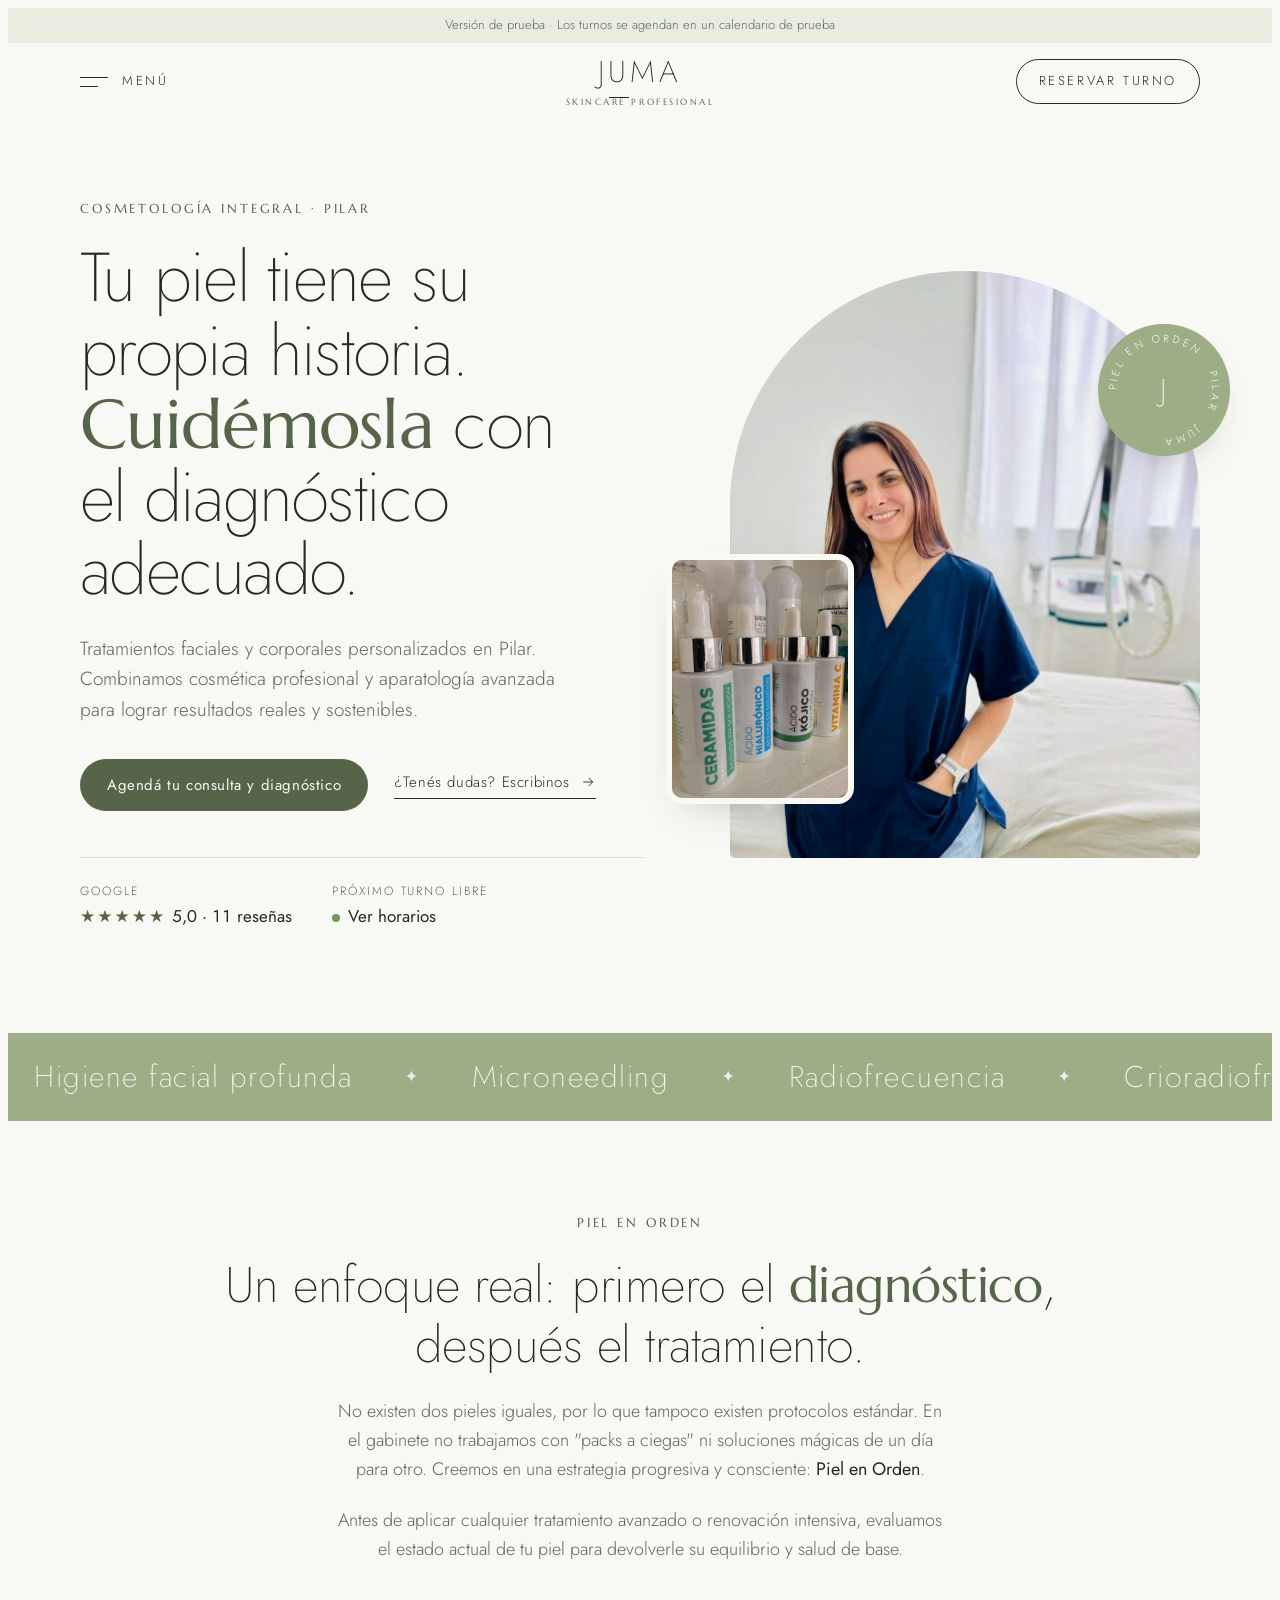
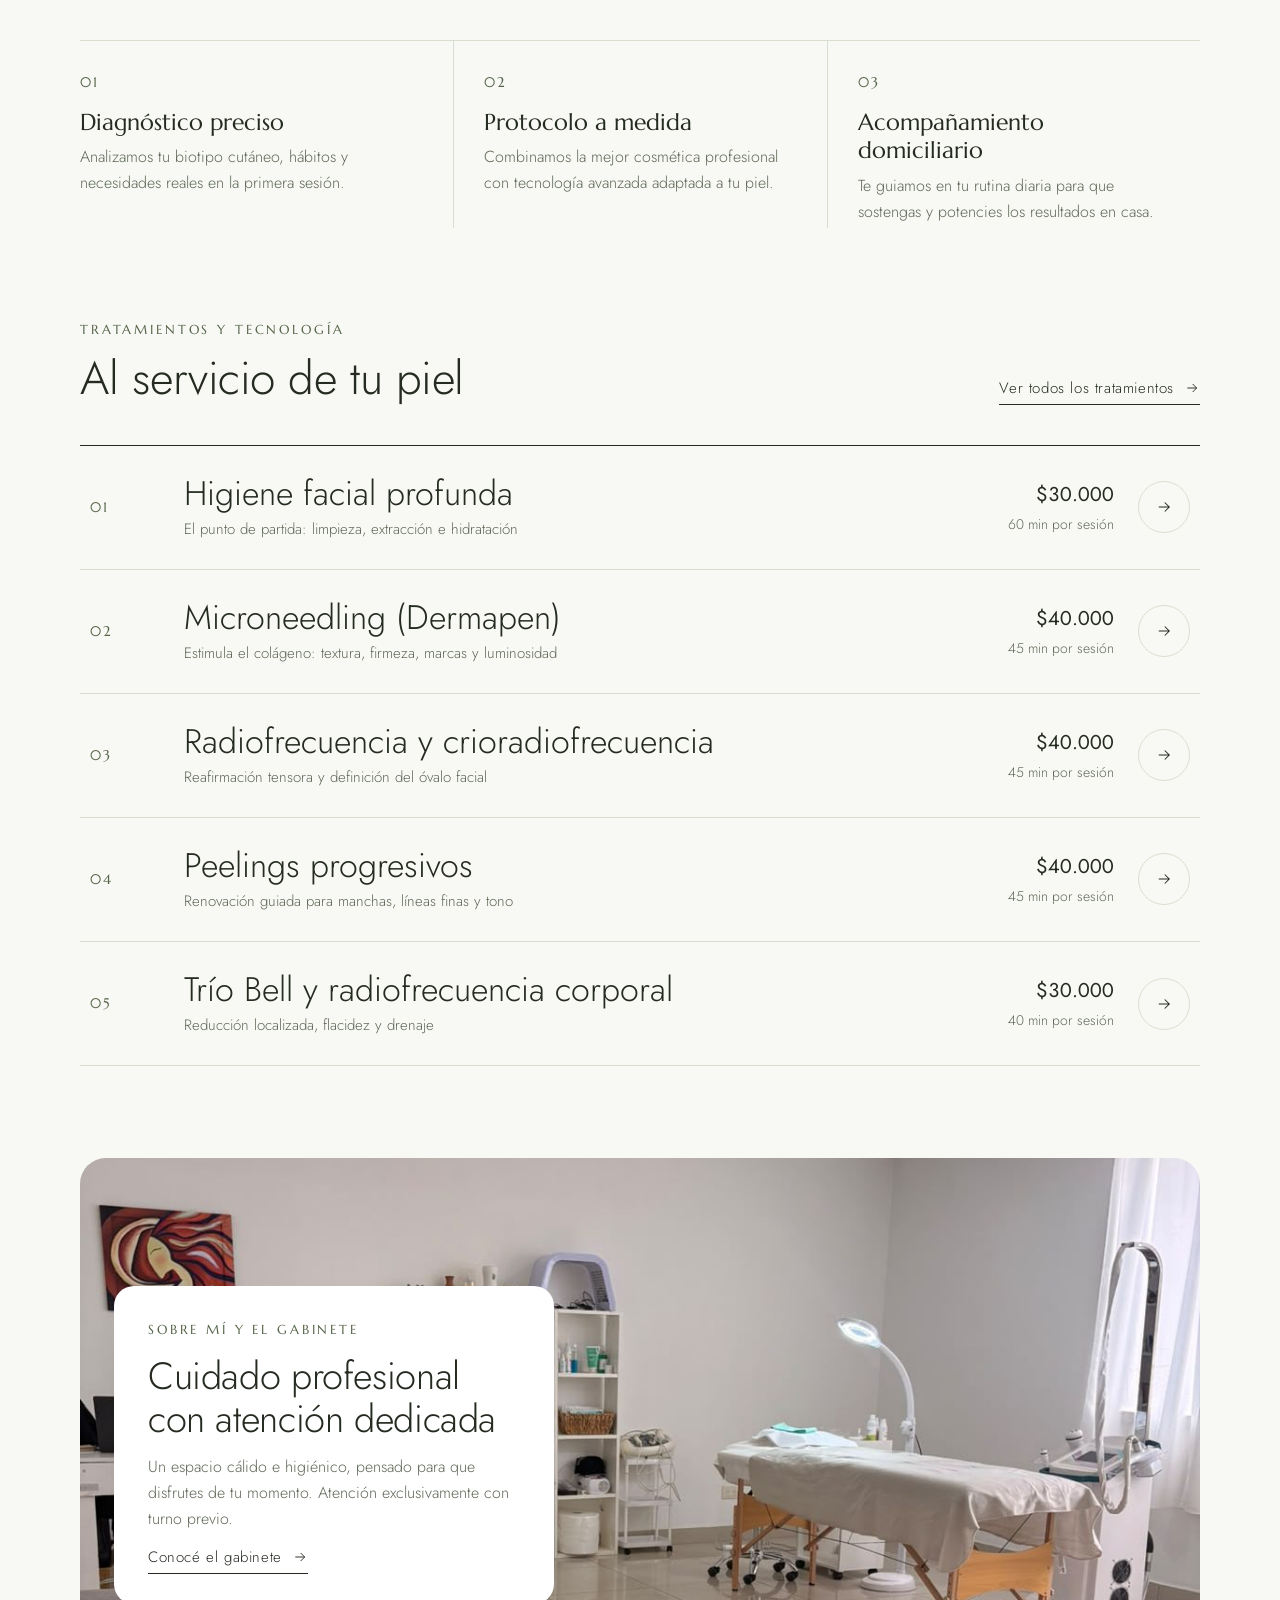
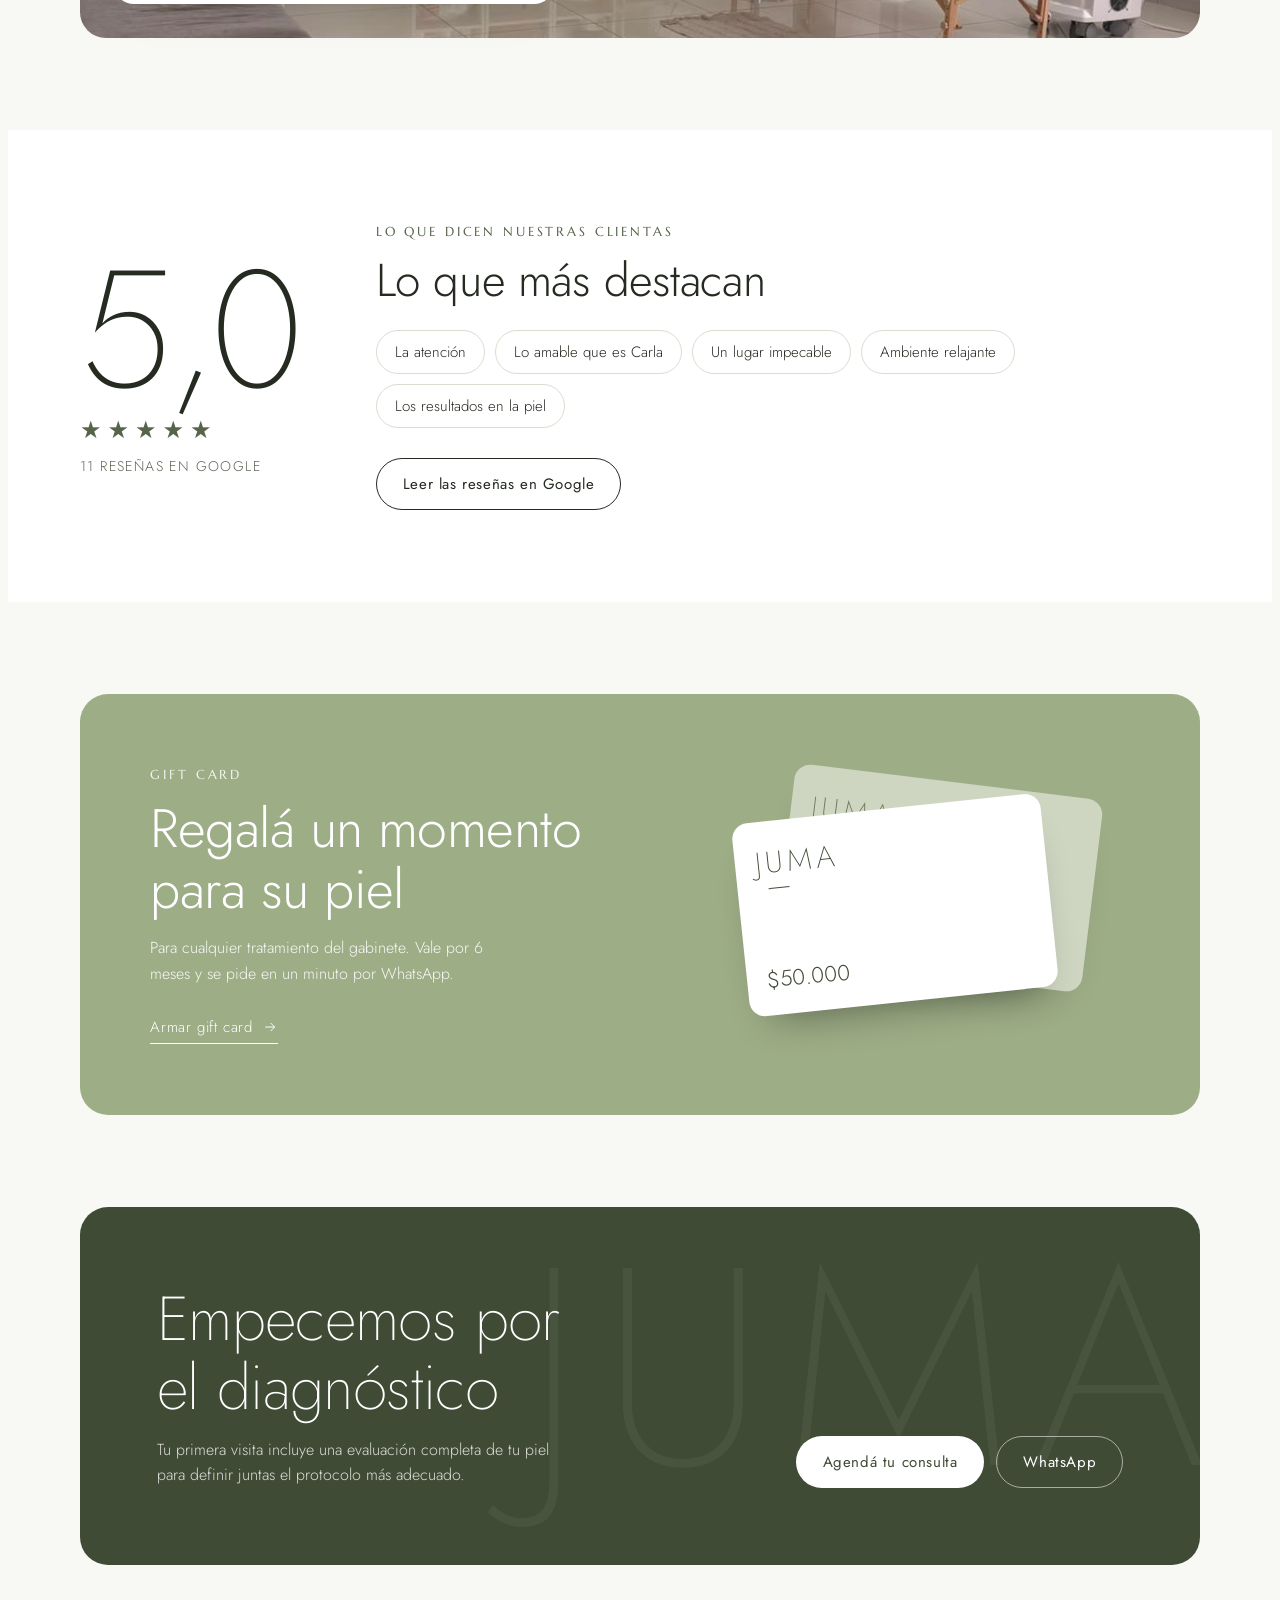
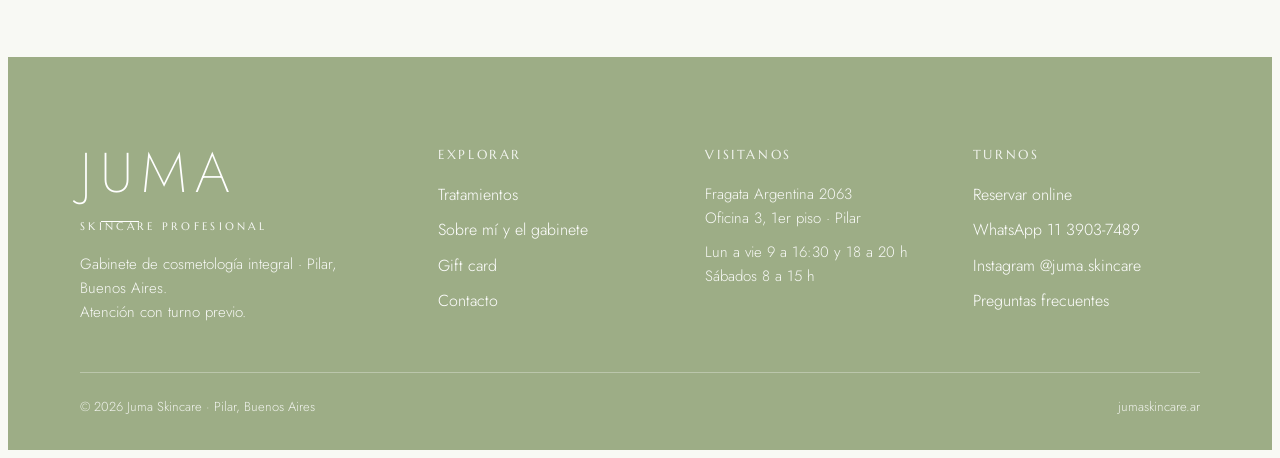
==== index.html @ 370f6a52 "Dominio jumaskincare.ar en el pie" ====
<!doctype html>
<html lang="es">
<head>
<meta charset="utf-8">
<meta name="viewport" content="width=device-width, initial-scale=1, viewport-fit=cover">
<title>Juma Skincare</title>
<meta name="description" content="Gabinete de cosmetología integral en Pilar. Tratamientos faciales y corporales personalizados, con diagnóstico. Reservá tu turno online.">
<link rel="preconnect" href="https://fonts.googleapis.com">
<link rel="preconnect" href="https://fonts.gstatic.com" crossorigin>
<link rel="stylesheet" href="https://fonts.googleapis.com/css2?family=Jost:wght@200;300;400;500&family=Marcellus&display=swap">
<link rel="stylesheet" href="assets/styles.css">
<script>document.documentElement.classList.add("js")</script>
<link rel="icon" href="favicon.svg" type="image/svg+xml">
</head>
<body>
<div class="demo-bar"><div class="wrap">Versión de prueba · Los turnos se agendan en un calendario de prueba</div></div>
<header class="top" id="top">
  <div class="wrap top-row">
    <button class="menu-toggle" id="menuBtn" aria-expanded="false" aria-controls="menuPanel">
      <span class="burger" aria-hidden="true"><i></i><i></i></span><span class="menu-label">Menú</span>
    </button>
    <a class="brand" href="index.html" aria-label="Juma Skincare, inicio">
      <span class="brand-word">J<span class="u">U</span>MA</span>
      <span class="brand-sub">SKINCARE PROFESIONAL</span>
    </a>
    <a class="top-book" href="reservar.html">Reservar<span class="hide-s"> turno</span></a>
  </div>
</header>
<div class="menu-panel" id="menuPanel" role="dialog" aria-modal="true" aria-label="Menú" hidden>
  <div class="wrap top-row">
    <button class="menu-toggle" id="menuClose"><span class="burger is-x" aria-hidden="true"><i></i><i></i></span><span class="menu-label">Cerrar</span></button>
    <a class="brand" href="index.html" aria-label="Juma Skincare, inicio"><span class="brand-word">J<span class="u">U</span>MA</span><span class="brand-sub">SKINCARE PROFESIONAL</span></a>
    <a class="top-book" href="reservar.html">Reservar<span class="hide-s"> turno</span></a>
  </div>
  <div class="wrap menu-body">
    <nav aria-label="Secciones"><ul class="menu-list">
        <li style="--i:1"><a href="index.html" aria-current="page"><span class="mn">01</span><span class="mt">Inicio</span></a></li>
        <li style="--i:2"><a href="tratamientos.html"><span class="mn">02</span><span class="mt">Tratamientos</span></a></li>
        <li style="--i:3"><a href="estudio.html"><span class="mn">03</span><span class="mt">Sobre mí</span></a></li>
        <li style="--i:4"><a href="giftcard.html"><span class="mn">04</span><span class="mt">Gift card</span></a></li>
        <li style="--i:5"><a href="contacto.html"><span class="mn">05</span><span class="mt">Contacto</span></a></li>
    </ul></nav>
    <div class="menu-aside">
      <div><div class="eyebrow">Visitanos</div><p>Fragata Argentina 2063<br>Oficina 3, 1er piso · Pilar</p></div>
      <div><div class="eyebrow">Horarios</div><p>Lun a vie 9 a 16:30 y 18 a 20 h<br>Sábados 8 a 15 h</p></div>
      <div class="menu-social"><a href="https://wa.me/5491139037489" target="_blank" rel="noopener">WhatsApp</a><a href="https://www.instagram.com/juma.skincare/" target="_blank" rel="noopener">Instagram</a><a href="https://share.google/rtIwu5izzURgPClUn" target="_blank" rel="noopener">Google Maps</a></div>
    </div>
  </div>
</div>

<main>
  <section class="home-hero">
    <div class="wrap">
      <div>
        <div class="eyebrow reveal">Cosmetología integral · Pilar</div>
        <h1 class="hh-title hh-title-long reveal d1">Tu piel tiene su propia historia. <em>Cuidémosla</em> con el diagnóstico adecuado.</h1>
        <p class="hh-lead reveal d2">Tratamientos faciales y corporales personalizados en Pilar. Combinamos cosmética profesional y aparatología avanzada para lograr resultados reales y sostenibles.</p>
        <div class="hh-cta reveal d3">
          <a class="btn btn-solid" href="reservar.html?t=limpieza_primera">Agendá tu consulta y diagnóstico</a>
          <a class="link-arrow" href="https://wa.me/5491139037489" target="_blank" rel="noopener">¿Tenés dudas? Escribinos <svg viewBox="0 0 24 24" fill="none" stroke="currentColor" stroke-width="1.4"><path d="M5 12h14M13 6l6 6-6 6"/></svg></a>
        </div>
        <div class="hh-trust reveal d3">
          <a class="trust-item" href="https://share.google/rtIwu5izzURgPClUn" target="_blank" rel="noopener"><small>Google</small><strong><span class="stars" aria-hidden="true">★★★★★</span>5,0 · 11 reseñas</strong></a>
          <a class="trust-item" href="reservar.html"><small>Próximo turno libre</small><strong><span class="live-dot" aria-hidden="true"></span><span id="nextSlotText">Buscando…</span></strong></a>
        </div>
      </div>
      <div class="hh-visual">
        <div class="arch"><img src="img/carla.jpg" alt="Carla, cosmetóloga de Juma, en su gabinete" width="960" height="1280"></div>
        <div class="hh-small"><img src="img/productos-activos.jpg" alt="Activos profesionales: ceramidas, ácido hialurónico, ácido kójico y vitamina C" width="900" height="1200"></div>
        <div class="rot-badge" aria-hidden="true">
          <svg class="ring" viewBox="0 0 132 132"><defs><path id="circ" d="M66,66 m-48,0 a48,48 0 1,1 96,0 a48,48 0 1,1 -96,0"/></defs>
            <text fill="#fff" font-size="10.5" letter-spacing="3.2" font-family="Jost, sans-serif"><textPath href="#circ">PIEL EN ORDEN · PILAR · JUMA ·</textPath></text></svg>
          <span class="core">J</span>
        </div>
      </div>
    </div>
  </section>

  <div class="marquee" aria-hidden="true"><div class="marquee-track"><span>Higiene facial profunda</span><span>Microneedling</span><span>Radiofrecuencia</span><span>Crioradiofrecuencia</span><span>Electroporación</span><span>Peelings progresivos</span><span>PDRN salmón</span><span>Plasma</span><span>Trío Bell</span><span>Modelado corporal</span><span>Higiene facial profunda</span><span>Microneedling</span><span>Radiofrecuencia</span><span>Crioradiofrecuencia</span><span>Electroporación</span><span>Peelings progresivos</span><span>PDRN salmón</span><span>Plasma</span><span>Trío Bell</span><span>Modelado corporal</span></div></div>

  <section class="band">
    <div class="wrap">
      <div class="philo">
        <div class="eyebrow reveal">Piel en orden</div>
        <p class="philo-quote reveal d1">Un enfoque real: primero el <em>diagnóstico</em>, después el tratamiento.</p>
        <p class="philo-text reveal d2">No existen dos pieles iguales, por lo que tampoco existen protocolos estándar. En el gabinete no trabajamos con "packs a ciegas" ni soluciones mágicas de un día para otro. Creemos en una estrategia progresiva y consciente: <strong>Piel en Orden</strong>.</p>
        <p class="philo-text reveal d2">Antes de aplicar cualquier tratamiento avanzado o renovación intensiva, evaluamos el estado actual de tu piel para devolverle su equilibrio y salud de base.</p>
      </div>
      <div class="pillars">
        <div class="pillar reveal"><div class="n">01</div><h3>Diagnóstico preciso</h3><p>Analizamos tu biotipo cutáneo, hábitos y necesidades reales en la primera sesión.</p></div>
        <div class="pillar reveal d1"><div class="n">02</div><h3>Protocolo a medida</h3><p>Combinamos la mejor cosmética profesional con tecnología avanzada adaptada a tu piel.</p></div>
        <div class="pillar reveal d2"><div class="n">03</div><h3>Acompañamiento domiciliario</h3><p>Te guiamos en tu rutina diaria para que sostengas y potencies los resultados en casa.</p></div>
      </div>
    </div>
  </section>

  <section class="band" style="padding-top:0">
    <div class="wrap">
      <div class="sec-head reveal">
        <div><div class="eyebrow">Tratamientos y tecnología</div><h2 style="margin-top:12px">Al servicio de tu piel</h2></div>
        <a class="link-arrow" href="tratamientos.html">Ver todos los tratamientos <svg viewBox="0 0 24 24" fill="none" stroke="currentColor" stroke-width="1.4"><path d="M5 12h14M13 6l6 6-6 6"/></svg></a>
      </div>
      <div class="tlist">
        <a class="trow reveal" href="reservar.html?t=limpieza_primera">
          <span class="n">01</span>
          <div><h3>Higiene facial profunda</h3><p class="d">El punto de partida: limpieza, extracción e hidratación</p><span class="meta-m">60 min · $30.000</span></div>
          <div class="meta"><strong>$30.000</strong><small>60 min por sesión</small></div>
          <span class="go" aria-hidden="true"><svg viewBox="0 0 24 24" fill="none" stroke="currentColor" stroke-width="1.4"><path d="M5 12h14M13 6l6 6-6 6"/></svg></span>
        </a>
        <a class="trow reveal" href="reservar.html?t=dermapen">
          <span class="n">02</span>
          <div><h3>Microneedling (Dermapen)</h3><p class="d">Estimula el colágeno: textura, firmeza, marcas y luminosidad</p><span class="meta-m">45 min · $40.000</span></div>
          <div class="meta"><strong>$40.000</strong><small>45 min por sesión</small></div>
          <span class="go" aria-hidden="true"><svg viewBox="0 0 24 24" fill="none" stroke="currentColor" stroke-width="1.4"><path d="M5 12h14M13 6l6 6-6 6"/></svg></span>
        </a>
        <a class="trow reveal" href="reservar.html?t=radiofrecuencia">
          <span class="n">03</span>
          <div><h3>Radiofrecuencia y crioradiofrecuencia</h3><p class="d">Reafirmación tensora y definición del óvalo facial</p><span class="meta-m">45 min · $40.000</span></div>
          <div class="meta"><strong>$40.000</strong><small>45 min por sesión</small></div>
          <span class="go" aria-hidden="true"><svg viewBox="0 0 24 24" fill="none" stroke="currentColor" stroke-width="1.4"><path d="M5 12h14M13 6l6 6-6 6"/></svg></span>
        </a>
        <a class="trow reveal" href="reservar.html?t=peeling">
          <span class="n">04</span>
          <div><h3>Peelings progresivos</h3><p class="d">Renovación guiada para manchas, líneas finas y tono</p><span class="meta-m">45 min · $40.000</span></div>
          <div class="meta"><strong>$40.000</strong><small>45 min por sesión</small></div>
          <span class="go" aria-hidden="true"><svg viewBox="0 0 24 24" fill="none" stroke="currentColor" stroke-width="1.4"><path d="M5 12h14M13 6l6 6-6 6"/></svg></span>
        </a>
        <a class="trow reveal" href="reservar.html?t=trio_bell">
          <span class="n">05</span>
          <div><h3>Trío Bell y radiofrecuencia corporal</h3><p class="d">Reducción localizada, flacidez y drenaje</p><span class="meta-m">40 min · $30.000</span></div>
          <div class="meta"><strong>$30.000</strong><small>40 min por sesión</small></div>
          <span class="go" aria-hidden="true"><svg viewBox="0 0 24 24" fill="none" stroke="currentColor" stroke-width="1.4"><path d="M5 12h14M13 6l6 6-6 6"/></svg></span>
        </a>
      </div>
    </div>
  </section>

  <section class="band" style="padding-top:0">
    <div class="wrap">
      <div class="studio reveal">
        <div class="studio-img"><img src="img/gabinete-ancho.jpg" alt="Gabinete de Juma: camilla, aparatología y estantes con productos profesionales" loading="lazy" width="1200" height="675"></div>
        <div class="studio-card">
          <div class="eyebrow">Sobre mí y el gabinete</div>
          <h2>Cuidado profesional con atención dedicada</h2>
          <p>Un espacio cálido e higiénico, pensado para que disfrutes de tu momento. Atención exclusivamente con turno previo.</p>
          <a class="link-arrow" href="estudio.html">Conocé el gabinete <svg viewBox="0 0 24 24" fill="none" stroke="currentColor" stroke-width="1.4"><path d="M5 12h14M13 6l6 6-6 6"/></svg></a>
        </div>
      </div>
    </div>
  </section>

  <section class="band band-alt">
    <div class="wrap reviews">
      <div class="score reveal">
        <div class="num">5,0</div>
        <div class="stars" aria-label="5 de 5 estrellas">★★★★★</div>
        <small>11 reseñas en Google</small>
      </div>
      <div class="reveal d1">
        <div class="eyebrow">Lo que dicen nuestras clientas</div>
        <h2 style="margin-top:12px">Lo que más destacan</h2>
        <div class="themes"><span class="theme">La atención</span><span class="theme">Lo amable que es Carla</span><span class="theme">Un lugar impecable</span><span class="theme">Ambiente relajante</span><span class="theme">Los resultados en la piel</span></div>
        <a class="btn btn-line" href="https://share.google/rtIwu5izzURgPClUn" target="_blank" rel="noopener">Leer las reseñas en Google</a>
      </div>
    </div>
  </section>

  <section class="band">
    <div class="wrap">
      <a class="gift-band reveal" href="giftcard.html">
        <div>
          <div class="eyebrow">Gift card</div>
          <h2 style="margin-top:12px">Regalá un momento<br>para su piel</h2>
          <p>Para cualquier tratamiento del gabinete. Vale por 6 meses y se pide en un minuto por WhatsApp.</p>
          <span class="link-arrow">Armar gift card <svg viewBox="0 0 24 24" fill="none" stroke="currentColor" stroke-width="1.4"><path d="M5 12h14M13 6l6 6-6 6"/></svg></span>
        </div>
        <div class="gb-visual" aria-hidden="true">
          <div class="mini-gc back"><div class="w">J<span class="u">U</span>MA</div><div class="a">$30.000</div></div>
          <div class="mini-gc"><div class="w">J<span class="u">U</span>MA</div><div class="a">$50.000</div></div>
        </div>
      </a>
    </div>
  </section>

  <section class="band" style="padding-top:0">
    <div class="wrap">
      <div class="cta-band reveal">
        <div><h2>Empecemos por el diagnóstico</h2><p>Tu primera visita incluye una evaluación completa de tu piel para definir juntas el protocolo más adecuado.</p></div>
        <div class="actions"><a class="btn btn-light" href="reservar.html?t=limpieza_primera">Agendá tu consulta</a><a class="btn btn-ghost-light" href="https://wa.me/5491139037489" target="_blank" rel="noopener">WhatsApp</a></div>
      </div>
    </div>
  </section>
</main>

<footer class="foot">
  <div class="wrap">
    <div class="foot-grid">
      <div>
        <div class="brand"><span class="brand-word">J<span class="u">U</span>MA</span><span class="brand-sub">SKINCARE PROFESIONAL</span></div>
        <p class="tagline">Gabinete de cosmetología integral · Pilar, Buenos Aires.<br>Atención con turno previo.</p>
      </div>
      <div>
        <h4>Explorar</h4>
        <ul><li><a href="tratamientos.html">Tratamientos</a></li><li><a href="estudio.html">Sobre mí y el gabinete</a></li><li><a href="giftcard.html">Gift card</a></li><li><a href="contacto.html">Contacto</a></li></ul>
      </div>
      <div>
        <h4>Visitanos</h4>
        <p>Fragata Argentina 2063<br>Oficina 3, 1er piso · Pilar</p>
        <p style="margin-top:10px">Lun a vie 9 a 16:30 y 18 a 20 h<br>Sábados 8 a 15 h</p>
      </div>
      <div>
        <h4>Turnos</h4>
        <ul><li><a href="reservar.html">Reservar online</a></li><li><a href="https://wa.me/5491139037489" target="_blank" rel="noopener">WhatsApp 11 3903-7489</a></li><li><a href="https://www.instagram.com/juma.skincare/" target="_blank" rel="noopener">Instagram @juma.skincare</a></li><li><a href="contacto.html">Preguntas frecuentes</a></li></ul>
      </div>
    </div>
    <div class="foot-bottom"><small>© 2026 Juma Skincare · Pilar, Buenos Aires</small><small>jumaskincare.ar</small></div>
  </div>
</footer>

<div class="toast" id="toast" role="status"></div>
<script src="assets/config.js"></script>
<script src="assets/app.js"></script>
</body>
</html>
---- assets/styles.css ----
/* Layout: banda salvia a todo el ancho con la marca gigante (como el logo), luego secciones claras alternadas;
   reserva como herramienta en dos columnas; tienda en grilla; carrito en panel lateral. */
:root {
  --sage: #9dad86;          /* el verde del logo */
  --sage-deep: #56654a;     /* texto y botones sobre fondo claro */
  --sage-soft: #e8ede0;     /* superficies suaves */
  --paper: #f8f9f4;         /* fondo general, blanco con un toque verde */
  --surface: #ffffff;
  --ink: #252b21;
  --ink-soft: #5f6858;
  --line: #d9dfd0;
  --on-sage: #ffffff;
  --warn: #9a5b3c;
  --display: "Jost", "Futura", "Century Gothic", system-ui, sans-serif;
  --serif: "Marcellus", "Optima", "Candara", Georgia, serif;
  --body: "Jost", "Futura", "Segoe UI", system-ui, sans-serif;
  --radius: 14px;
  --shadow: 0 18px 40px -24px rgba(37, 43, 33, .35);
}
@media (prefers-color-scheme: dark) {
  :root:not([data-theme="light"]) {
    --sage: #7d8c69; --sage-deep: #b9c8a3; --sage-soft: #2a3125; --paper: #191d16; --surface: #21261d;
    --ink: #eef1e8; --ink-soft: #aeb6a4; --line: #384032; --on-sage: #ffffff; --warn: #e0a07f;
    --shadow: 0 18px 40px -24px rgba(0, 0, 0, .7); color-scheme: dark;
  }
}
:root[data-theme="dark"] {
  --sage: #7d8c69; --sage-deep: #b9c8a3; --sage-soft: #2a3125; --paper: #191d16; --surface: #21261d;
  --ink: #eef1e8; --ink-soft: #aeb6a4; --line: #384032; --on-sage: #ffffff; --warn: #e0a07f;
  --shadow: 0 18px 40px -24px rgba(0, 0, 0, .7); color-scheme: dark;
}

* { box-sizing: border-box; }
html { scroll-behavior: smooth; }
@media (prefers-reduced-motion: reduce) { html { scroll-behavior: auto; } *, *::before, *::after { animation: none !important; transition: none !important; } }
body { background: var(--paper); color: var(--ink); font-family: var(--body); font-size: 16px; line-height: 1.6; font-weight: 300; }
body::before { content: ""; position: fixed; inset: 0 0 auto; height: env(safe-area-inset-top, 0px); z-index: 60; background: var(--paper); }
a { color: inherit; }
button { font: inherit; color: inherit; cursor: pointer; }
input, select, textarea { font: inherit; color: var(--ink); }
:focus-visible { outline: 2px solid var(--sage-deep); outline-offset: 3px; border-radius: 6px; }
.wrap { max-width: 1160px; margin: 0 auto; padding-left: max(20px, env(safe-area-inset-left, 0px)); padding-right: max(20px, env(safe-area-inset-right, 0px)); }
.eyebrow { font-family: var(--serif); font-size: 13px; letter-spacing: .22em; text-transform: uppercase; color: var(--sage-deep); }
h1, h2, h3 { font-weight: 300; margin: 0; text-wrap: balance; }
h2 { font-family: var(--display); font-size: clamp(30px, 4.4vw, 46px); line-height: 1.12; letter-spacing: -.01em; }
h3 { font-family: var(--serif); font-size: 21px; line-height: 1.25; font-weight: 400; }
p { margin: 0; }
.lead { color: var(--ink-soft); font-size: 18px; max-width: 58ch; }
section { scroll-margin-top: 84px; }

/* ---------- botones ---------- */
.btn { display: inline-flex; align-items: center; justify-content: center; gap: 10px; border: 1px solid transparent; border-radius: 999px; padding: 13px 26px; font-size: 15px; font-weight: 400; letter-spacing: .04em; text-decoration: none; transition: background .2s, color .2s, border-color .2s, transform .2s; }
.btn-solid { background: var(--sage-deep); color: var(--paper); }
.btn-solid:hover { transform: translateY(-1px); }
.btn-line { border-color: currentColor; background: transparent; }
.btn-light { background: var(--on-sage); color: #3f4b35; }
.btn-ghost-light { border-color: rgba(255,255,255,.7); color: var(--on-sage); background: transparent; }
.btn[disabled] { opacity: .45; cursor: not-allowed; transform: none; }
.btn-sm { padding: 9px 18px; font-size: 14px; }

/* ---------- aviso demo ---------- */
.demo-bar { background: var(--sage-soft); color: var(--ink-soft); font-size: 13px; text-align: center; padding-block: 7px; }

/* ---------- encabezado ---------- */
.top { position: sticky; top: env(safe-area-inset-top, 0px); z-index: 50; background: color-mix(in srgb, var(--paper) 92%, transparent); backdrop-filter: blur(10px); border-bottom: 1px solid var(--line); }
.top .wrap { display: flex; align-items: center; gap: 24px; height: 68px; }
.brand { display: flex; flex-direction: column; text-decoration: none; line-height: 1; }
.brand-word { font-family: var(--display); font-weight: 200; font-size: 30px; letter-spacing: .14em; color: var(--ink); }
.brand-sub { font-family: var(--serif); font-size: 8.5px; letter-spacing: .3em; color: var(--ink-soft); margin-top: 11px; }
.u { position: relative; }
.u::after { content: ""; position: absolute; left: 4%; right: 4%; bottom: -.16em; height: 1px; background: currentColor; }
.nav { display: flex; gap: 26px; margin-left: auto; }
.nav a { text-decoration: none; font-size: 15px; color: var(--ink-soft); }
.nav a:hover { color: var(--ink); }
.top-actions { display: flex; align-items: center; gap: 10px; }
.icon-btn { position: relative; display: inline-flex; align-items: center; justify-content: center; width: 42px; height: 42px; border-radius: 50%; border: 1px solid var(--line); background: var(--surface); }
.icon-btn svg { width: 20px; height: 20px; }
.badge { position: absolute; top: -4px; right: -4px; min-width: 19px; height: 19px; padding: 0 5px; border-radius: 99px; background: var(--sage-deep); color: var(--paper); font-size: 11px; font-weight: 500; display: grid; place-items: center; font-variant-numeric: tabular-nums; }
.menu-btn { display: none; }
.mobile-nav { display: none; border-top: 1px solid var(--line); }
.mobile-nav a { display: block; padding: 14px 0; text-decoration: none; border-bottom: 1px solid var(--line); font-size: 17px; }
@media (max-width: 860px) {
  .nav, .top .btn-reservar { display: none; }
  .menu-btn { display: inline-flex; }
  .top-actions { margin-left: auto; }
  .mobile-nav.open { display: block; }
}

/* ---------- hero ---------- */
.hero { background: var(--sage); color: var(--on-sage); overflow: hidden; position: relative; }
.hero .wrap { display: grid; grid-template-columns: 1.25fr 1fr; gap: 48px; align-items: end; padding-block: 72px 64px; position: relative; z-index: 1; }
.hero-mark { font-family: var(--display); font-weight: 200; font-size: clamp(84px, 17vw, 210px); line-height: 1; letter-spacing: .06em; margin-left: -.04em; animation: rise 1.1s cubic-bezier(.2,.7,.2,1) both; }
.hero-mark .u::after { height: clamp(2px, .35vw, 4px); bottom: -.12em; }
.hero-sub { font-family: var(--serif); letter-spacing: .34em; font-size: clamp(12px, 1.6vw, 17px); margin-top: clamp(26px, 3.4vw, 40px); }
.hero h1 { font-family: var(--display); font-weight: 300; font-size: clamp(26px, 3vw, 34px); line-height: 1.25; margin-bottom: 14px; }
.hero p { color: rgba(255,255,255,.9); font-size: 17px; max-width: 42ch; }
.hero-cta { display: flex; flex-wrap: wrap; gap: 12px; margin-top: 26px; }
.next-slot { margin-top: 26px; display: flex; align-items: center; gap: 14px; padding: 14px 16px; border-radius: var(--radius); background: rgba(255,255,255,.14); border: 1px solid rgba(255,255,255,.28); max-width: 420px; }
.next-slot .dot { width: 9px; height: 9px; border-radius: 50%; background: #fff; box-shadow: 0 0 0 5px rgba(255,255,255,.25); flex: none; }
.next-slot small { display: block; font-size: 12px; letter-spacing: .14em; text-transform: uppercase; opacity: .85; }
.next-slot strong { font-weight: 400; font-size: 16px; }
.hero-leaf { position: absolute; right: -40px; top: -30px; width: 420px; max-width: 70vw; opacity: .22; z-index: 0; pointer-events: none; }
@keyframes rise { from { opacity: 0; transform: translateY(24px); } to { opacity: 1; transform: none; } }
@media (max-width: 860px) {
  .hero .wrap { grid-template-columns: 1fr; gap: 28px; padding-block: 48px 44px; }
}

/* ---------- esencia ---------- */
.band { padding-block: 92px; }
.band-alt { background: var(--surface); }
.essence { display: grid; grid-template-columns: 1fr 1.2fr; gap: 64px; align-items: start; }
.essence-quote { font-family: var(--display); font-weight: 200; font-size: clamp(28px, 3.6vw, 40px); line-height: 1.25; }
.steps { display: grid; gap: 0; border-top: 1px solid var(--line); }
.step { display: grid; grid-template-columns: 56px 1fr; gap: 18px; padding-block: 22px; border-bottom: 1px solid var(--line); }
.step-n { font-family: var(--serif); color: var(--sage-deep); font-size: 15px; letter-spacing: .1em; padding-top: 3px; }
.step h3 { margin-bottom: 6px; }
.step p { color: var(--ink-soft); }
.essence-photo { margin-top: 32px; width: 100%; max-width: 340px; aspect-ratio: 4 / 5; height: auto; object-fit: cover; object-position: 50% 48%; border-radius: var(--radius); display: block; }
@media (max-width: 860px) { .essence { grid-template-columns: 1fr; gap: 36px; } .band { padding-block: 64px; } .essence-photo { max-width: 100%; aspect-ratio: 16 / 10; } }

/* ---------- el espacio ---------- */
.gallery { display: grid; grid-template-columns: repeat(3, 1fr); grid-auto-rows: 250px; gap: 14px; margin: 0; }
.gallery figure { margin: 0; position: relative; overflow: hidden; border-radius: var(--radius); background: var(--sage-soft); min-width: 0; }
.gallery img, .gallery video { width: 100%; height: 100%; object-fit: cover; display: block; transition: transform .8s cubic-bezier(.2,.7,.2,1); }
.gallery figure:hover img, .gallery figure:hover video { transform: scale(1.03); }
.g-big { grid-column: span 2; grid-row: span 2; }
.g-tall { grid-row: span 2; }
.gallery figcaption { position: absolute; left: 12px; bottom: 12px; font-size: 12px; letter-spacing: .12em; text-transform: uppercase; background: rgba(255,255,255,.88); color: #3f4b35; padding: 5px 11px; border-radius: 99px; }
.space-foot { display: flex; flex-wrap: wrap; gap: 10px 28px; margin-top: 26px; color: var(--ink-soft); font-size: 15px; }
.space-foot span::before { content: "·"; color: var(--sage-deep); margin-right: 10px; }
@media (max-width: 760px) {
  .gallery { grid-template-columns: 1fr 1fr; grid-auto-rows: 170px; gap: 10px; grid-auto-flow: dense; }
  .g-big { grid-column: span 2; grid-row: span 1; }
  .g-wide-m { grid-column: span 2; }
}

/* ---------- tratamientos ---------- */
.sec-head { display: flex; justify-content: space-between; align-items: end; gap: 24px; flex-wrap: wrap; margin-bottom: 40px; }
.sec-head .lead { margin-top: 12px; }
.filters { display: flex; gap: 8px; flex-wrap: wrap; }
.chip { border: 1px solid var(--line); background: var(--surface); border-radius: 99px; padding: 8px 16px; font-size: 14px; color: var(--ink-soft); }
.chip[aria-pressed="true"] { background: var(--sage-deep); color: var(--paper); border-color: var(--sage-deep); }
.treat-grid { display: grid; grid-template-columns: repeat(3, 1fr); gap: 18px; }
@media (max-width: 960px) { .treat-grid { grid-template-columns: repeat(2, 1fr); } }
@media (max-width: 600px) { .treat-grid { grid-template-columns: 1fr; } }
.treat { display: flex; flex-direction: column; gap: 14px; padding: 26px 24px 22px; border: 1px solid var(--line); border-radius: var(--radius); background: var(--surface); min-width: 0; transition: border-color .2s, transform .2s, box-shadow .2s; }
.treat:hover { border-color: var(--sage); transform: translateY(-2px); box-shadow: var(--shadow); }
.treat-icon { width: 46px; height: 46px; border-radius: 50%; background: var(--sage-soft); color: var(--sage-deep); display: grid; place-items: center; }
.treat-icon svg { width: 24px; height: 24px; }
.treat-meta { display: flex; gap: 14px; font-size: 14px; color: var(--ink-soft); font-variant-numeric: tabular-nums; }
.treat p { color: var(--ink-soft); font-size: 15px; flex: 1; }
.treat-note { font-size: 13px; color: var(--warn); }
.treat-foot { display: flex; align-items: center; justify-content: space-between; gap: 12px; padding-top: 14px; border-top: 1px solid var(--line); }
.price { font-family: var(--display); font-weight: 400; font-size: 21px; font-variant-numeric: tabular-nums; }
.tag { font-size: 11px; letter-spacing: .14em; text-transform: uppercase; color: var(--sage-deep); }

/* ---------- reserva ---------- */
.booking { display: grid; grid-template-columns: 1.15fr .85fr; gap: 0; border: 1px solid var(--line); border-radius: 22px; overflow: hidden; background: var(--surface); box-shadow: var(--shadow); }
.bk-main { padding: 32px; min-width: 0; }
.bk-side { background: var(--sage-soft); padding: 32px; display: flex; flex-direction: column; gap: 18px; min-width: 0; }
.bk-step { display: grid; gap: 14px; padding-bottom: 26px; margin-bottom: 26px; border-bottom: 1px solid var(--line); }
.bk-step:last-child { border-bottom: 0; margin-bottom: 0; padding-bottom: 0; }
.bk-label { display: flex; align-items: baseline; gap: 10px; font-family: var(--serif); font-size: 18px; }
.bk-label span { font-family: var(--serif); font-size: 13px; color: var(--sage-deep); letter-spacing: .12em; }
select, input[type="text"], input[type="tel"], textarea { width: 100%; border: 1px solid var(--line); background: var(--paper); border-radius: 10px; padding: 12px 14px; font-size: 16px; }
textarea { resize: vertical; min-height: 70px; }
.cal-head { display: flex; align-items: center; justify-content: space-between; }
.cal-head strong { font-family: var(--serif); font-weight: 400; font-size: 17px; }
.cal-nav { display: flex; gap: 6px; }
.cal-nav button { width: 36px; height: 36px; border-radius: 50%; border: 1px solid var(--line); background: var(--paper); }
.cal-nav button[disabled] { opacity: .35; cursor: not-allowed; }
.cal { display: grid; grid-template-columns: repeat(7, 1fr); gap: 4px; text-align: center; }
.cal .dow { font-size: 12px; color: var(--ink-soft); letter-spacing: .08em; padding-bottom: 4px; }
.day { aspect-ratio: 1; width: 100%; max-width: 46px; justify-self: center; border-radius: 50%; border: 1px solid transparent; background: transparent; font-size: 15px; font-variant-numeric: tabular-nums; display: grid; place-items: center; }
.day.avail { background: var(--sage-soft); color: var(--ink); }
.day.avail:hover { border-color: var(--sage-deep); }
.day[disabled] { color: var(--line); cursor: default; }
.day.sel { background: var(--sage-deep); color: var(--paper); }
.day.today { font-weight: 500; }
.slots { display: grid; grid-template-columns: repeat(auto-fill, minmax(84px, 1fr)); gap: 8px; }
.slot { border: 1px solid var(--line); background: var(--paper); border-radius: 10px; padding: 10px 0; font-size: 15px; font-variant-numeric: tabular-nums; }
.slot:hover:not([disabled]) { border-color: var(--sage-deep); }
.slot[disabled] { text-decoration: line-through; opacity: .45; cursor: not-allowed; }
.slot[aria-pressed="true"] { background: var(--sage-deep); color: var(--paper); border-color: var(--sage-deep); }
.hint { font-size: 14px; color: var(--ink-soft); }
.fields { display: grid; grid-template-columns: 1fr 1fr; gap: 12px; }
.fields label { display: grid; gap: 6px; font-size: 14px; color: var(--ink-soft); min-width: 0; }
.fields .full { grid-column: 1 / -1; }
.err { color: var(--warn); font-size: 13px; min-height: 18px; }
.summary { display: grid; gap: 12px; }
.sum-row { display: flex; justify-content: space-between; gap: 14px; padding-bottom: 12px; border-bottom: 1px solid var(--line); font-size: 15px; }
.sum-row span:first-child { color: var(--ink-soft); }
.sum-row span:last-child { text-align: right; font-variant-numeric: tabular-nums; }
.bk-side h3 { font-family: var(--display); font-weight: 300; font-size: 26px; }
.policy { font-size: 13px; color: var(--ink-soft); }
.done { display: grid; gap: 14px; justify-items: start; }
.done-icon { width: 54px; height: 54px; border-radius: 50%; background: var(--sage-deep); color: var(--paper); display: grid; place-items: center; }
@media (max-width: 860px) {
  .booking { grid-template-columns: 1fr; }
  .bk-main, .bk-side { padding: 22px; }
  .fields { grid-template-columns: 1fr; }
}

/* ---------- tienda ---------- */
.shop-grid { display: grid; grid-template-columns: repeat(3, 1fr); gap: 26px; }
@media (max-width: 860px) { .shop-grid { grid-template-columns: repeat(2, 1fr); gap: 18px; } }
.product { display: flex; flex-direction: column; gap: 12px; min-width: 0; }
.p-art { aspect-ratio: 4 / 5; max-width: 100%; border-radius: var(--radius); display: grid; place-items: end center; padding-bottom: 14%; position: relative; overflow: hidden; }
.p-art::after { content: ""; position: absolute; left: 22%; right: 22%; bottom: 11%; height: 10px; border-radius: 50%; background: rgba(37,43,33,.16); filter: blur(4px); }
.p-info { display: grid; gap: 4px; }
.p-info h3 { font-size: 18px; }
.p-info p { font-size: 14px; color: var(--ink-soft); }
.p-foot { display: flex; align-items: center; justify-content: space-between; gap: 10px; }
.sample { position: absolute; top: 12px; left: 12px; z-index: 2; font-size: 11px; letter-spacing: .12em; text-transform: uppercase; background: rgba(255,255,255,.85); color: #3f4b35; padding: 4px 9px; border-radius: 99px; }
/* frascos dibujados con CSS */
.btl { position: relative; z-index: 1; display: flex; flex-direction: column; align-items: center; }
.btl .cap { background: #3f4b35; border-radius: 4px 4px 2px 2px; }
.btl .body { background: rgba(255,255,255,.92); border-radius: 14px; display: grid; place-items: center; box-shadow: inset -10px 0 18px -10px rgba(37,43,33,.18); }
.btl .lbl { font-family: var(--display); font-weight: 200; letter-spacing: .2em; font-size: 13px; color: #3f4b35; writing-mode: horizontal-tb; }
.btl.pump .cap { width: 16px; height: 34px; position: relative; }
.btl.pump .cap::before { content: ""; position: absolute; top: 0; left: -14px; width: 26px; height: 8px; background: #3f4b35; border-radius: 3px; }
.btl.pump .body { width: 78px; height: 150px; }
.btl.drop .cap { width: 26px; height: 42px; border-radius: 13px 13px 3px 3px; }
.btl.drop .body { width: 64px; height: 96px; border-radius: 12px; }
.btl.jar .cap { width: 108px; height: 30px; border-radius: 8px 8px 3px 3px; }
.btl.jar .body { width: 112px; height: 74px; border-radius: 10px 10px 18px 18px; }
.btl.tube .cap { width: 40px; height: 22px; border-radius: 3px; order: 2; }
.btl.tube .body { width: 70px; height: 150px; border-radius: 6px 6px 20px 20px; clip-path: polygon(0 0, 100% 0, 92% 100%, 8% 100%); }

/* ---------- gift card ---------- */
.gift { display: grid; grid-template-columns: 1fr 1fr; gap: 56px; align-items: center; }
.gcard { aspect-ratio: 1.6; max-width: 100%; border-radius: 20px; background: var(--sage); color: var(--on-sage); padding: 28px 30px; display: flex; flex-direction: column; justify-content: space-between; box-shadow: var(--shadow); position: relative; overflow: hidden; }
.gcard .brand-word { color: var(--on-sage); font-size: clamp(40px, 6vw, 58px); }
.gcard .brand-sub { color: rgba(255,255,255,.9); font-size: 10px; }
.gcard-amount { font-family: var(--display); font-weight: 200; font-size: clamp(30px, 4vw, 42px); font-variant-numeric: tabular-nums; }
.gcard-to { font-size: 14px; opacity: .9; }
.amounts { display: flex; gap: 10px; flex-wrap: wrap; margin-block: 18px; }
.gift-form { display: grid; gap: 12px; margin-top: 18px; }
@media (max-width: 860px) { .gift { grid-template-columns: 1fr; gap: 32px; } }

/* ---------- preguntas ---------- */
.faq { display: grid; gap: 0; border-top: 1px solid var(--line); max-width: 820px; }
.faq details { border-bottom: 1px solid var(--line); padding-block: 18px; }
.faq summary { cursor: pointer; list-style: none; display: flex; justify-content: space-between; gap: 16px; font-family: var(--serif); font-size: 19px; }
.faq summary::-webkit-details-marker { display: none; }
.faq summary::after { content: "+"; font-family: var(--display); font-weight: 200; font-size: 26px; line-height: 1; color: var(--sage-deep); }
.faq details[open] summary::after { content: "–"; }
.faq p { color: var(--ink-soft); margin-top: 10px; max-width: 65ch; }

/* ---------- visitanos ---------- */
.visit { display: grid; grid-template-columns: 1fr 1fr; gap: 56px; }
.info-list { display: grid; gap: 22px; }
.info-list dt { font-family: var(--serif); font-size: 13px; letter-spacing: .18em; text-transform: uppercase; color: var(--sage-deep); margin-bottom: 4px; }
.info-list dd { margin: 0; font-size: 17px; }
.hours { width: 100%; border-collapse: collapse; font-variant-numeric: tabular-nums; }
.hours td { padding: 12px 0; border-bottom: 1px solid var(--line); }
.hours td:last-child { text-align: right; color: var(--ink-soft); }
.copy-row { display: flex; align-items: center; gap: 10px; flex-wrap: wrap; }
.copy-row .num { user-select: all; }
.linkrow { display: flex; gap: 10px; flex-wrap: wrap; margin-top: 8px; }
@media (max-width: 860px) { .visit { grid-template-columns: 1fr; gap: 36px; } }

/* ---------- pie ---------- */
.foot { background: var(--sage); color: var(--on-sage); padding-block: 56px 40px; }
.foot .wrap { display: grid; gap: 28px; }
.foot .brand-word { color: var(--on-sage); font-size: 56px; }
.foot .brand-sub { color: rgba(255,255,255,.9); font-size: 11px; }
.foot small { opacity: .85; font-size: 13px; }

/* ---------- carrito ---------- */
.scrim { position: fixed; inset: 0; background: rgba(20,24,18,.45); z-index: 80; opacity: 0; pointer-events: none; transition: opacity .25s; }
.scrim.open { opacity: 1; pointer-events: auto; }
.drawer { position: fixed; top: 0; right: 0; bottom: 0; width: min(420px, 100%); z-index: 90; background: var(--surface); border-left: 1px solid var(--line); display: flex; flex-direction: column; transform: translateX(105%); transition: transform .3s cubic-bezier(.2,.7,.2,1); padding-top: env(safe-area-inset-top, 0px); padding-bottom: env(safe-area-inset-bottom, 0px); padding-right: env(safe-area-inset-right, 0px); }
.drawer.open { transform: none; }
.dr-head { display: flex; align-items: center; justify-content: space-between; padding: 20px 22px; border-bottom: 1px solid var(--line); }
.dr-head h3 { font-family: var(--display); font-weight: 300; font-size: 24px; }
.dr-body { flex: 1; overflow-y: auto; padding: 8px 22px; }
.dr-foot { border-top: 1px solid var(--line); padding: 18px 22px; display: grid; gap: 12px; }
.line { display: grid; grid-template-columns: 56px 1fr auto; gap: 12px; align-items: center; padding-block: 14px; border-bottom: 1px solid var(--line); }
.line-art { width: 56px; height: 56px; border-radius: 10px; }
.line-name { font-size: 15px; }
.line-sub { font-size: 13px; color: var(--ink-soft); font-variant-numeric: tabular-nums; }
.qty { display: inline-flex; align-items: center; border: 1px solid var(--line); border-radius: 99px; margin-top: 6px; }
.qty button { width: 30px; height: 30px; border: 0; background: transparent; font-size: 16px; }
.qty span { min-width: 22px; text-align: center; font-variant-numeric: tabular-nums; font-size: 14px; }
.rm { border: 0; background: transparent; color: var(--ink-soft); font-size: 13px; text-decoration: underline; }
.total { display: flex; justify-content: space-between; font-size: 18px; font-variant-numeric: tabular-nums; }
.empty { text-align: center; color: var(--ink-soft); padding: 48px 8px; display: grid; gap: 16px; justify-items: center; }
.radio-row { display: grid; gap: 8px; }
.radio-row label { display: flex; gap: 10px; align-items: center; border: 1px solid var(--line); border-radius: 10px; padding: 10px 12px; font-size: 15px; }
.toast { position: fixed; left: 50%; bottom: calc(24px + env(safe-area-inset-bottom, 0px)); transform: translate(-50%, 20px); background: var(--ink); color: var(--paper); padding: 12px 20px; border-radius: 99px; font-size: 14px; opacity: 0; transition: opacity .25s, transform .25s; z-index: 100; pointer-events: none; max-width: calc(100% - 32px); }
.toast.show { opacity: 1; transform: translate(-50%, 0); }
[hidden] { display: none !important; }
.sr { position: absolute; width: 1px; height: 1px; overflow: hidden; clip: rect(0 0 0 0); }

/* =====================================================================
   SITIO MULTIPÁGINA — portada editorial + páginas internas
   ===================================================================== */
body { overflow-x: clip; }
main { animation: pagein .6s cubic-bezier(.2,.7,.2,1) both; }
@keyframes pagein { from { opacity: 0; } to { opacity: 1; } }
.nav a[aria-current="page"] { color: var(--ink); text-decoration: underline; text-underline-offset: 8px; text-decoration-thickness: 1px; }
.mobile-nav a[aria-current="page"] { color: var(--sage-deep); }
.link-arrow { display: inline-flex; align-items: center; gap: 10px; text-decoration: none; font-size: 15px; letter-spacing: .04em; border-bottom: 1px solid currentColor; padding-bottom: 4px; }
.link-arrow svg { width: 16px; height: 16px; transition: transform .25s; }
.link-arrow:hover svg { transform: translateX(4px); }

/* revelado al hacer scroll (solo si hay JS) */
.js .reveal { opacity: 0; transform: translateY(22px); transition: opacity .9s cubic-bezier(.2,.7,.2,1), transform .9s cubic-bezier(.2,.7,.2,1); }
.js .reveal.in { opacity: 1; transform: none; }
.js .reveal.d1 { transition-delay: .1s; } .js .reveal.d2 { transition-delay: .2s; } .js .reveal.d3 { transition-delay: .3s; }

/* ---------- portada: hero ---------- */
.home-hero { padding-block: clamp(36px, 6vw, 84px) clamp(56px, 8vw, 110px); }
.home-hero .wrap { display: grid; grid-template-columns: 1.08fr .92fr; gap: clamp(36px, 6vw, 88px); align-items: center; }
.hh-title { font-family: var(--display); font-weight: 200; font-size: clamp(46px, 7.2vw, 98px); line-height: 1.02; letter-spacing: -.025em; margin-top: 22px; }
.hh-title em { font-style: normal; font-family: var(--serif); color: var(--sage-deep); letter-spacing: -.01em; }
.hh-lead { color: var(--ink-soft); font-size: clamp(17px, 1.5vw, 19px); max-width: 46ch; margin-top: 26px; }
.hh-cta { display: flex; flex-wrap: wrap; align-items: center; gap: 14px 26px; margin-top: 34px; }
.hh-trust { display: flex; flex-wrap: wrap; gap: 18px 40px; margin-top: 46px; padding-top: 24px; border-top: 1px solid var(--line); }
.trust-item { display: grid; gap: 2px; text-decoration: none; }
.trust-item small { font-size: 12px; letter-spacing: .16em; text-transform: uppercase; color: var(--ink-soft); }
.trust-item strong { font-weight: 400; font-size: 17px; font-variant-numeric: tabular-nums; }
.trust-item .stars { color: var(--sage-deep); letter-spacing: 2px; margin-right: 6px; }
.live-dot { display: inline-block; width: 8px; height: 8px; border-radius: 50%; background: #6f9a5a; margin-right: 8px; box-shadow: 0 0 0 0 rgba(111,154,90,.5); animation: pulse 2.4s infinite; vertical-align: middle; }
@keyframes pulse { 0% { box-shadow: 0 0 0 0 rgba(111,154,90,.5); } 70% { box-shadow: 0 0 0 9px rgba(111,154,90,0); } 100% { box-shadow: 0 0 0 0 rgba(111,154,90,0); } }

.hh-visual { position: relative; justify-self: end; width: min(100%, 470px); }
.arch { aspect-ratio: 4 / 5; border-radius: 999px 999px 22px 22px; overflow: hidden; background: var(--sage-soft); }
.arch img { width: 100%; height: 100%; object-fit: cover; object-position: 40% 50%; display: block; animation: zoomout 2.4s cubic-bezier(.2,.7,.2,1) both; }
@keyframes zoomout { from { transform: scale(1.08); } to { transform: none; } }
.hh-small { position: absolute; left: -64px; bottom: 54px; width: 40%; aspect-ratio: 3 / 4; border-radius: 16px; overflow: hidden; border: 6px solid var(--paper); box-shadow: var(--shadow); background: var(--sage-soft); }
.hh-small img { width: 100%; height: 100%; object-fit: cover; object-position: 50% 52%; display: block; }
.rot-badge { position: absolute; right: -30px; top: 9%; width: 132px; height: 132px; border-radius: 50%; background: var(--sage); color: #fff; display: grid; place-items: center; box-shadow: var(--shadow); }
.rot-badge svg.ring { position: absolute; inset: 0; width: 100%; height: 100%; animation: spin 30s linear infinite; }
.rot-badge .core { font-family: var(--display); font-weight: 200; font-size: 30px; letter-spacing: .08em; }
@keyframes spin { to { transform: rotate(360deg); } }
@media (max-width: 900px) {
  .home-hero .wrap { grid-template-columns: 1fr; }
  .hh-visual { justify-self: center; width: min(86%, 400px); margin-top: 8px; }
  .hh-small { left: -11%; bottom: 36px; }
  .rot-badge { right: -9%; width: 104px; height: 104px; }
  .rot-badge .core { font-size: 24px; }
}

/* ---------- cinta de tratamientos ---------- */
.marquee { background: var(--sage); color: var(--on-sage); overflow: hidden; padding-block: 20px; }
.marquee-track { display: flex; width: max-content; animation: marq 46s linear infinite; }
.marquee span { font-family: var(--display); font-weight: 200; font-size: clamp(20px, 2.4vw, 30px); letter-spacing: .05em; padding-inline: 26px; white-space: nowrap; display: inline-flex; align-items: center; gap: 52px; }
.marquee span::after { content: "✦"; font-size: .55em; opacity: .8; }
@keyframes marq { to { transform: translateX(-50%); } }

/* ---------- filosofía ---------- */
.philo { max-width: 940px; margin: 0 auto; text-align: center; }
.philo-quote { font-family: var(--display); font-weight: 200; font-size: clamp(28px, 4.2vw, 50px); line-height: 1.2; letter-spacing: -.01em; margin-top: 22px; }
.philo-quote em { font-style: normal; font-family: var(--serif); color: var(--sage-deep); }
.pillars { display: grid; grid-template-columns: repeat(3, 1fr); margin-top: clamp(48px, 6vw, 80px); border-top: 1px solid var(--line); }
.pillar { padding: 30px 30px 4px; border-left: 1px solid var(--line); }
.pillar:first-child { border-left: 0; padding-left: 0; }
.pillar .n { font-family: var(--serif); color: var(--sage-deep); letter-spacing: .14em; font-size: 14px; }
.pillar h3 { margin: 14px 0 8px; font-size: 23px; }
.pillar p { color: var(--ink-soft); }
@media (max-width: 760px) { .pillars { grid-template-columns: 1fr; } .pillar { border-left: 0; padding: 26px 0 22px; border-bottom: 1px solid var(--line); } }

/* ---------- lista editorial de tratamientos ---------- */
.tlist { border-top: 1px solid var(--ink); }
.trow { display: grid; grid-template-columns: 70px minmax(0, 1fr) 210px 52px; align-items: center; gap: 24px; padding: 28px 10px; border-bottom: 1px solid var(--line); text-decoration: none; transition: background .35s, padding .35s; }
.trow:hover { background: var(--sage-soft); padding-inline: 24px; }
.trow .n { font-family: var(--serif); color: var(--sage-deep); font-size: 14px; letter-spacing: .14em; }
.trow h3 { font-family: var(--display); font-weight: 300; font-size: clamp(23px, 2.7vw, 34px); line-height: 1.15; }
.trow .d { color: var(--ink-soft); font-size: 15px; margin-top: 4px; }
.trow .meta { display: grid; justify-items: end; gap: 2px; font-variant-numeric: tabular-nums; }
.trow .meta strong { font-family: var(--display); font-weight: 400; font-size: 20px; }
.trow .meta small { color: var(--ink-soft); font-size: 14px; }
.trow .go { width: 52px; height: 52px; border-radius: 50%; border: 1px solid var(--line); display: grid; place-items: center; transition: background .3s, color .3s, transform .3s, border-color .3s; }
.trow .go svg { width: 18px; height: 18px; }
.trow:hover .go { background: var(--sage-deep); color: var(--paper); border-color: var(--sage-deep); transform: rotate(-45deg); }
.trow .meta-m { display: none; }
@media (max-width: 760px) {
  .trow { grid-template-columns: 34px minmax(0, 1fr) 44px; gap: 14px; padding: 22px 4px; }
  .trow .meta { display: none; }
  .trow .meta-m { display: block; color: var(--ink-soft); font-size: 14px; margin-top: 6px; font-variant-numeric: tabular-nums; }
  .trow .go { width: 44px; height: 44px; }
}

/* ---------- el estudio (adelanto) ---------- */
.studio { position: relative; }
.studio-img { border-radius: 26px; overflow: hidden; aspect-ratio: 21 / 9; background: var(--sage-soft); }
.studio-img img { width: 100%; height: 100%; object-fit: cover; object-position: 50% 62%; display: block; }
.studio-card { position: absolute; left: 34px; bottom: 34px; background: var(--surface); padding: 34px 34px 30px; border-radius: 20px; max-width: 440px; box-shadow: var(--shadow); display: grid; gap: 14px; justify-items: start; }
.studio-card h2 { font-size: clamp(28px, 3.2vw, 38px); }
.studio-card p { color: var(--ink-soft); }
@media (max-width: 760px) {
  .studio-img { aspect-ratio: 4 / 3.4; border-radius: 20px; }
  .studio-card { position: relative; left: auto; bottom: auto; margin: -56px 12px 0; padding: 26px 22px; }
}

/* ---------- reseñas ---------- */
.reviews { display: grid; grid-template-columns: auto 1fr; gap: clamp(36px, 6vw, 96px); align-items: center; }
.score { display: grid; justify-items: start; gap: 6px; }
.score .num { font-family: var(--display); font-weight: 200; font-size: clamp(96px, 13vw, 168px); line-height: .9; letter-spacing: -.03em; }
.score .stars { color: var(--sage-deep); font-size: 24px; letter-spacing: 6px; }
.score small { color: var(--ink-soft); font-size: 14px; letter-spacing: .1em; text-transform: uppercase; }
.themes { display: flex; flex-wrap: wrap; gap: 10px; margin-block: 24px 30px; }
.theme { border: 1px solid var(--line); border-radius: 99px; padding: 9px 18px; font-size: 15px; background: var(--surface); }
@media (max-width: 760px) { .reviews { grid-template-columns: 1fr; } }

/* ---------- dúo gift card / tienda ---------- */
.duo { display: grid; grid-template-columns: 1fr 1fr; gap: 22px; }
.duo-card { position: relative; overflow: hidden; border-radius: 24px; padding: clamp(28px, 3.4vw, 42px); min-height: 380px; display: flex; flex-direction: column; justify-content: space-between; gap: 28px; text-decoration: none; transition: transform .35s; }
.duo-card:hover { transform: translateY(-4px); }
.duo-card h2 { font-size: clamp(30px, 3.4vw, 42px); }
.duo-card p { max-width: 34ch; margin-top: 12px; }
.duo-gift { background: var(--sage); color: var(--on-sage); }
.duo-gift p { color: rgba(255,255,255,.9); }
.duo-gift .eyebrow { color: rgba(255,255,255,.9); }
.duo-shop { background: var(--sage-soft); color: var(--ink); }
.duo-shop p { color: var(--ink-soft); }
.mini-gc { position: absolute; right: -36px; bottom: 40px; width: 250px; aspect-ratio: 1.6; border-radius: 16px; background: #fff; color: #3f4b35; padding: 18px 20px; transform: rotate(-8deg); box-shadow: 0 24px 40px -24px rgba(0,0,0,.45); display: flex; flex-direction: column; justify-content: space-between; transition: transform .5s cubic-bezier(.2,.7,.2,1); }
.duo-gift:hover .mini-gc { transform: rotate(-3deg) translateY(-6px); }
.mini-gc .w { font-family: var(--display); font-weight: 200; font-size: 30px; letter-spacing: .14em; }
.mini-gc .a { font-family: var(--display); font-weight: 300; font-size: 22px; }
.mini-btls { position: absolute; right: 28px; bottom: 32px; display: flex; align-items: flex-end; gap: 12px; }
.mini-btls .btl .body { box-shadow: inset -8px 0 14px -10px rgba(37,43,33,.25), 0 14px 24px -18px rgba(37,43,33,.4); }
.duo-foot { position: relative; z-index: 1; }
@media (max-width: 760px) { .duo { grid-template-columns: 1fr; } .duo-card { min-height: 330px; } .mini-gc { width: 200px; right: -30px; } .mini-btls { transform: scale(.8); transform-origin: bottom right; right: 16px; } }

/* ---------- banda final ---------- */
.cta-band { background: #3f4b35; color: #fff; border-radius: 28px; padding: clamp(40px, 6vw, 80px); display: grid; grid-template-columns: 1.3fr auto; gap: 32px; align-items: end; position: relative; overflow: hidden; }
.cta-band h2 { font-weight: 200; font-size: clamp(34px, 5vw, 62px); }
.cta-band p { color: rgba(255,255,255,.82); margin-top: 14px; max-width: 46ch; }
.cta-band .actions { display: flex; flex-wrap: wrap; gap: 12px; }
.cta-band .btn-ghost-light { border-color: rgba(255,255,255,.55); }
.cta-band::before { content: "JUMA"; position: absolute; right: -2%; top: -18%; font-family: var(--display); font-weight: 200; font-size: clamp(120px, 22vw, 300px); letter-spacing: .06em; color: rgba(255,255,255,.05); pointer-events: none; }
@media (max-width: 760px) { .cta-band { grid-template-columns: 1fr; border-radius: 22px; } }

/* ---------- encabezado de páginas internas ---------- */
.page-hero { padding-block: clamp(44px, 7vw, 100px) clamp(34px, 4.6vw, 64px); }
.crumbs { font-size: 13px; letter-spacing: .14em; text-transform: uppercase; color: var(--ink-soft); }
.crumbs a { text-decoration: none; }
.crumbs a:hover { color: var(--ink); }
.page-title { font-family: var(--display); font-weight: 200; font-size: clamp(46px, 7.4vw, 100px); line-height: 1.02; letter-spacing: -.025em; margin-top: 20px; }
.page-title em { font-style: normal; font-family: var(--serif); color: var(--sage-deep); }
.page-hero .lead { margin-top: 22px; }
.page-hero .wrap { border-bottom: 1px solid var(--line); padding-bottom: clamp(34px, 4.6vw, 64px); }
.page-hero { padding-bottom: 0; }
.page-body { padding-block: clamp(40px, 5vw, 72px) clamp(72px, 9vw, 120px); }

/* ---------- ayuda en tratamientos ---------- */
.help-box { margin-top: 44px; display: grid; grid-template-columns: 1fr auto; gap: 24px; align-items: center; padding: 30px 32px; border-radius: 20px; background: var(--sage-soft); }
.help-box h3 { font-family: var(--display); font-weight: 300; font-size: 26px; }
.help-box p { color: var(--ink-soft); margin-top: 6px; }
@media (max-width: 760px) { .help-box { grid-template-columns: 1fr; padding: 24px; } }

/* ---------- gift card: pasos ---------- */
.gsteps { display: grid; grid-template-columns: repeat(3, 1fr); gap: 0; margin-top: clamp(56px, 7vw, 96px); border-top: 1px solid var(--line); }
@media (max-width: 760px) { .gsteps { grid-template-columns: 1fr; } }

/* ---------- aviso de tienda ---------- */
.notice { display: flex; gap: 14px; align-items: center; padding: 16px 20px; border: 1px dashed var(--sage); border-radius: 14px; color: var(--ink-soft); font-size: 15px; margin-bottom: 36px; }
.notice svg { width: 22px; height: 22px; color: var(--sage-deep); flex: none; }

/* ---------- pie ampliado ---------- */
.foot { padding-block: clamp(56px, 7vw, 88px) 32px; }
.foot .wrap { gap: 0; }
.foot-grid { display: grid; grid-template-columns: 1.4fr 1fr 1fr 1fr; gap: 40px; padding-bottom: 48px; border-bottom: 1px solid rgba(255,255,255,.3); }
.foot h4 { font-family: var(--serif); font-weight: 400; font-size: 13px; letter-spacing: .2em; text-transform: uppercase; margin: 0 0 16px; color: rgba(255,255,255,.85); }
.foot ul { list-style: none; margin: 0; padding: 0; display: grid; gap: 10px; }
.foot ul a { text-decoration: none; }
.foot ul a:hover { text-decoration: underline; text-underline-offset: 4px; }
.foot p { color: rgba(255,255,255,.92); font-size: 15px; }
.foot .tagline { margin-top: 20px; max-width: 30ch; }
.foot-bottom { display: flex; flex-wrap: wrap; justify-content: space-between; gap: 10px; padding-top: 24px; }
@media (max-width: 860px) { .foot-grid { grid-template-columns: 1fr 1fr; } .foot-grid > :first-child { grid-column: 1 / -1; } }
@media (max-width: 480px) { .foot-grid { grid-template-columns: 1fr; } }

/* ---------- ajustes ---------- */
.foot .brand-sub { margin-top: 20px; }
.duo-card .link-arrow { align-self: flex-start; }
.duo-card .duo-foot p { max-width: 24ch; }
.mini-gc { width: 220px; bottom: 84px; }
@media (max-width: 760px) {
  .mini-gc, .mini-btls { position: relative; right: auto; bottom: auto; align-self: flex-end; }
  .mini-gc { width: 190px; margin: -6px -44px -4px 0; }
  .mini-btls { margin: -24px 0 -8px; transform: scale(.8); transform-origin: bottom right; }
}
@media (max-width: 480px) {
  .p-foot { flex-wrap: wrap; }
  .p-foot .btn { width: 100%; }
}

/* =====================================================================
   MENÚ MINIMALISTA — "Menú" a la izquierda, logo al centro, "Reservar" a la derecha;
   el menú se abre a pantalla completa con las secciones en tipografía grande.
   ===================================================================== */
.top { background: color-mix(in srgb, var(--paper) 94%, transparent); border-bottom: 1px solid transparent; transition: border-color .3s; }
.top.scrolled { border-bottom-color: var(--line); }
.top-row { display: grid; grid-template-columns: 1fr auto 1fr; align-items: center; height: 78px; gap: 16px; }
.top .wrap.top-row { display: grid; height: 78px; }
.top-row .brand { align-items: center; text-align: center; }
.top-row .brand-word { font-size: 30px; }
.menu-toggle { justify-self: start; display: inline-flex; align-items: center; gap: 14px; background: none; border: 0; padding: 10px 0; font-size: 13px; letter-spacing: .2em; text-transform: uppercase; color: inherit; }
.burger { position: relative; width: 28px; height: 10px; flex: none; }
.burger i { position: absolute; left: 0; width: 100%; height: 1px; background: currentColor; transition: transform .35s, width .35s, top .35s; }
.burger i:first-child { top: 0; }
.burger i:last-child { top: 9px; width: 64%; }
.menu-toggle:hover .burger i:last-child { width: 100%; }
.burger.is-x i:first-child { top: 5px; transform: rotate(45deg); }
.burger.is-x i:last-child { top: 5px; width: 100%; transform: rotate(-45deg); }
.top-book { justify-self: end; text-decoration: none; font-size: 13px; letter-spacing: .2em; text-transform: uppercase; border: 1px solid currentColor; border-radius: 99px; padding: 11px 22px; transition: background .25s, color .25s; white-space: nowrap; }
.top .top-book:hover, .top .top-book[aria-current="page"] { background: var(--ink); color: var(--paper); border-color: var(--ink); }
@media (max-width: 600px) {
  .top-row, .top .wrap.top-row { height: 66px; }
  .menu-label, .hide-s { display: none; }
  .top-row .brand-word { font-size: 25px; }
  .top-row .brand-sub { font-size: 7.5px; margin-top: 9px; }
  .top-book { padding: 9px 15px; font-size: 12px; letter-spacing: .14em; }
}

.menu-panel { position: fixed; inset: 0; z-index: 120; background: var(--sage); color: #fff; display: flex; flex-direction: column; overflow-y: auto; padding-top: env(safe-area-inset-top, 0px); padding-bottom: env(safe-area-inset-bottom, 0px); opacity: 0; transition: opacity .45s cubic-bezier(.2,.7,.2,1); }
.menu-panel.open { opacity: 1; }
.menu-panel .brand-word { color: #fff; }
.menu-panel .brand-sub { color: rgba(255,255,255,.85); }
.menu-panel .top-book:hover { background: #fff; color: #3f4b35; border-color: #fff; }
.menu-body { flex: 1; display: grid; grid-template-columns: 1.6fr 1fr; gap: 48px; align-items: end; padding-block: clamp(28px, 6vh, 64px) clamp(36px, 7vh, 72px); }
.menu-list { list-style: none; margin: 0; padding: 0; }
.menu-list li { opacity: 0; transform: translateY(28px); transition: opacity .6s, transform .7s cubic-bezier(.2,.7,.2,1); transition-delay: calc(var(--i) * 70ms + 100ms); }
.menu-panel.open .menu-list li { opacity: 1; transform: none; }
.menu-list a { display: flex; align-items: baseline; gap: 24px; text-decoration: none; padding-block: 4px; }
.menu-list .mn { font-family: var(--serif); font-size: 13px; letter-spacing: .14em; opacity: .7; min-width: 26px; }
.menu-list .mt { font-family: var(--display); font-weight: 200; font-size: clamp(44px, 7.4vw, 96px); line-height: 1.08; letter-spacing: -.015em; transition: opacity .3s, transform .45s cubic-bezier(.2,.7,.2,1); }
.menu-list:hover .mt { opacity: .45; }
.menu-list a:hover .mt, .menu-list a:focus-visible .mt { opacity: 1; transform: translateX(12px); }
.menu-list a[aria-current="page"] .mt { font-family: var(--serif); }
.menu-aside { display: grid; gap: 26px; padding-bottom: 12px; opacity: 0; transition: opacity .6s .45s; }
.menu-panel.open .menu-aside { opacity: 1; }
.menu-aside .eyebrow { color: rgba(255,255,255,.8); margin-bottom: 8px; }
.menu-aside p { color: rgba(255,255,255,.95); }
.menu-social { display: flex; flex-wrap: wrap; gap: 10px 24px; }
.menu-social a { text-decoration: none; border-bottom: 1px solid rgba(255,255,255,.6); padding-bottom: 3px; }
body.menu-open { overflow: hidden; }
@media (max-width: 760px) {
  .menu-body { grid-template-columns: 1fr; align-items: start; gap: 40px; }
  .menu-list a { gap: 16px; }
}

/* ---------- gift card en la portada ---------- */
.gift-band { display: grid; grid-template-columns: 1fr 1fr; gap: 40px; align-items: center; background: var(--sage); color: #fff; border-radius: 28px; padding: clamp(32px, 5.5vw, 72px); text-decoration: none; overflow: hidden; }
.gift-band .eyebrow { color: rgba(255,255,255,.88); }
.gift-band h2 { font-size: clamp(32px, 4.4vw, 54px); }
.gift-band p { color: rgba(255,255,255,.92); margin: 16px 0 28px; max-width: 40ch; }
.gb-visual { position: relative; height: 280px; }
.gift-band .mini-gc { position: absolute; left: 50%; top: 50%; right: auto; bottom: auto; margin: 0; width: min(310px, 82%); transform: translate(-50%, -50%) rotate(-6deg); }
.gift-band .mini-gc.back { transform: translate(-36%, -64%) rotate(7deg); opacity: .5; }
.gift-band:hover .mini-gc:not(.back) { transform: translate(-50%, -54%) rotate(-2deg); }
@media (max-width: 760px) { .gift-band { grid-template-columns: 1fr; border-radius: 22px; } .gb-visual { height: 210px; } }
.menu-panel .wrap { width: 100%; }
.cal.is-loading { opacity: .5; pointer-events: none; }

/* ---------- seña y regreso de Mercado Pago ---------- */
.pay-status { max-width: 620px; margin: 0 auto; background: var(--surface); border: 1px solid var(--line); border-radius: 22px; box-shadow: var(--shadow); padding: clamp(28px, 5vw, 48px); }
.pay-status .done { justify-items: start; }
.pay-status h3 { font-family: var(--display); font-weight: 300; font-size: clamp(26px, 3.4vw, 34px); }
.pay-amount { font-family: var(--display); font-weight: 300; font-size: 34px; font-variant-numeric: tabular-nums; }
.pay-timer { font-variant-numeric: tabular-nums; color: var(--sage-deep); font-weight: 400; }
.spinner { width: 44px; height: 44px; border-radius: 50%; border: 2px solid var(--sage-soft); border-top-color: var(--sage-deep); animation: spin 1s linear infinite; }
.mp-btn { background: #009ee3; color: #fff; }
.mp-btn:hover { background: #0089c7; }
.done .btn { width: 100%; }
.bk-main.locked { opacity: .4; pointer-events: none; transition: opacity .3s; }
.bk-side { scroll-margin-top: 96px; }
.cal-add { width: 100%; display: grid; gap: 8px; padding-top: 4px; }
.cal-add-btns { display: flex; gap: 8px; flex-wrap: wrap; }
.done .cal-add-btns .btn { width: auto; flex: 1; }

/* ---------- textos de Carla ---------- */
.hh-title-long { font-size: clamp(40px, 5.4vw, 74px); line-height: 1.06; }
.philo-text { color: var(--ink-soft); font-size: 18px; max-width: 62ch; margin: 22px auto 0; }
.philo-text strong { color: var(--ink); font-weight: 400; }
.about { display: grid; grid-template-columns: .9fr 1.1fr; gap: clamp(32px, 6vw, 88px); align-items: center; }
.about-photo { margin: 0; border-radius: 999px 999px 22px 22px; overflow: hidden; aspect-ratio: 4 / 5; background: var(--sage-soft); }
.about-photo img { width: 100%; height: 100%; object-fit: cover; object-position: 30% 30%; display: block; }
.about-text p { color: var(--ink-soft); font-size: 18px; margin-top: 18px; max-width: 52ch; }
.about-where { margin-top: 28px; padding-top: 22px; border-top: 1px solid var(--line); }
.about-where p { margin-top: 6px; font-size: 16px; }
.about .hh-cta { margin-top: 28px; }
@media (max-width: 860px) { .about { grid-template-columns: 1fr; } .about-photo { max-width: 420px; } }
.faq p a { color: var(--sage-deep); }
.price-tbd { font-family: var(--body); font-size: 14px; font-weight: 300; color: var(--ink-soft); }

/* =====================================================================
   GIFT CARD VIRTUAL (tarjeta para regalar)
   ===================================================================== */
.jcard { --jc-a: #a7b690; --jc-b: #8a9b73; position: relative; width: 100%; max-width: 560px; aspect-ratio: 1.586; border-radius: 22px; overflow: hidden;
  background: radial-gradient(120% 140% at 0% 0%, var(--jc-a) 0%, var(--jc-b) 70%, #7c8d66 100%); color: #fff;
  box-shadow: 0 30px 60px -30px rgba(37,43,33,.55), 0 2px 0 rgba(255,255,255,.25) inset; font-family: var(--body); isolation: isolate; container-type: inline-size; }
.jcard::before { content: ""; position: absolute; inset: 3.2cqw; border: 1px solid rgba(255,255,255,.45); border-radius: 14px; pointer-events: none; z-index: 2; }
.jcard .jc-leaf { position: absolute; right: -8%; bottom: -14%; width: 62%; opacity: .22; z-index: 0; }
.jcard .jc-in { position: absolute; inset: 7cqw 7.5cqw; display: grid; grid-template-rows: auto 1fr auto; z-index: 3; }
.jc-top { display: flex; justify-content: space-between; align-items: flex-start; }
.jc-word { font-family: var(--display); font-weight: 200; font-size: 9.5cqw; letter-spacing: .14em; line-height: 1; }
.jc-word .u::after { bottom: -.14em; height: 1px; }
.jc-sub { font-family: var(--serif); font-size: 1.75cqw; letter-spacing: .32em; margin-top: 2.6cqw; opacity: .92; }
.jc-tag { font-family: var(--serif); font-size: 2.3cqw; letter-spacing: .34em; text-transform: uppercase; border: 1px solid rgba(255,255,255,.6); border-radius: 99px; padding: 1.1cqw 2.4cqw; white-space: nowrap; }
.jc-mid { align-self: center; }
.jc-para { font-family: var(--serif); font-size: 4.6cqw; line-height: 1.15; }
.jc-msg { font-size: 2.6cqw; opacity: .92; margin-top: 1.4cqw; max-width: 46ch; line-height: 1.4; display: -webkit-box; -webkit-line-clamp: 2; -webkit-box-orient: vertical; overflow: hidden; }
.jc-bot { display: flex; justify-content: space-between; align-items: flex-end; gap: 3cqw; }
.jc-amount { font-family: var(--display); font-weight: 200; font-size: 9cqw; line-height: .95; letter-spacing: -.01em; font-variant-numeric: tabular-nums; }
.jc-amount small { display: block; font-family: var(--serif); font-size: 1.9cqw; letter-spacing: .28em; text-transform: uppercase; margin-bottom: 1.2cqw; opacity: .9; }
.jc-code { text-align: right; }
.jc-code b { display: inline-block; font-family: "Courier New", monospace; font-weight: 600; font-size: 3.2cqw; letter-spacing: .12em; background: rgba(255,255,255,.92); color: #3f4b35; border-radius: 8px; padding: 1cqw 2cqw; }
.jc-code small { display: block; font-size: 1.9cqw; margin-top: 1.4cqw; opacity: .92; letter-spacing: .04em; }
.jcard.is-off { filter: grayscale(.8); opacity: .75; }

/* página regalo.html */
.gift-view { display: grid; grid-template-columns: 1.1fr .9fr; gap: clamp(36px, 6vw, 80px); align-items: center; }
.gift-view .jcard { animation: cardin .9s cubic-bezier(.2,.7,.2,1) both; transform: rotate(-2deg); }
@keyframes cardin { from { transform: translateY(24px) rotate(-6deg); } to { transform: rotate(-2deg); } }
.gift-note { font-family: var(--serif); font-size: clamp(20px, 2.2vw, 24px); line-height: 1.45; color: var(--ink); border-left: 2px solid var(--sage); padding-left: 20px; margin-top: 22px; }
.gift-from { color: var(--ink-soft); margin-top: 12px; }
.gift-steps { list-style: none; counter-reset: s; padding: 0; margin: 28px 0 0; display: grid; gap: 14px; }
.gift-steps li { counter-increment: s; display: grid; grid-template-columns: 34px 1fr; gap: 12px; color: var(--ink-soft); }
.gift-steps li::before { content: counter(s, decimal-leading-zero); font-family: var(--serif); color: var(--sage-deep); letter-spacing: .1em; padding-top: 2px; }
.gift-actions { display: flex; flex-wrap: wrap; gap: 12px; margin-top: 30px; }
@media (max-width: 860px) { .gift-view { grid-template-columns: 1fr; } .gift-view .jcard { transform: none; animation: none; } }

/* canje en la reserva */
.gc-box { display: grid; gap: 10px; margin-top: 6px; }
.gc-toggle { display: flex; align-items: center; gap: 10px; font-size: 15px; cursor: pointer; }
.gc-toggle input { width: 18px; height: 18px; accent-color: var(--sage-deep); }
.gc-row { display: flex; gap: 8px; }
.gc-row input { flex: 1; text-transform: uppercase; letter-spacing: .08em; }
.gc-ok { font-size: 14px; color: var(--sage-deep); }
.gc-err { font-size: 14px; color: var(--warn); }
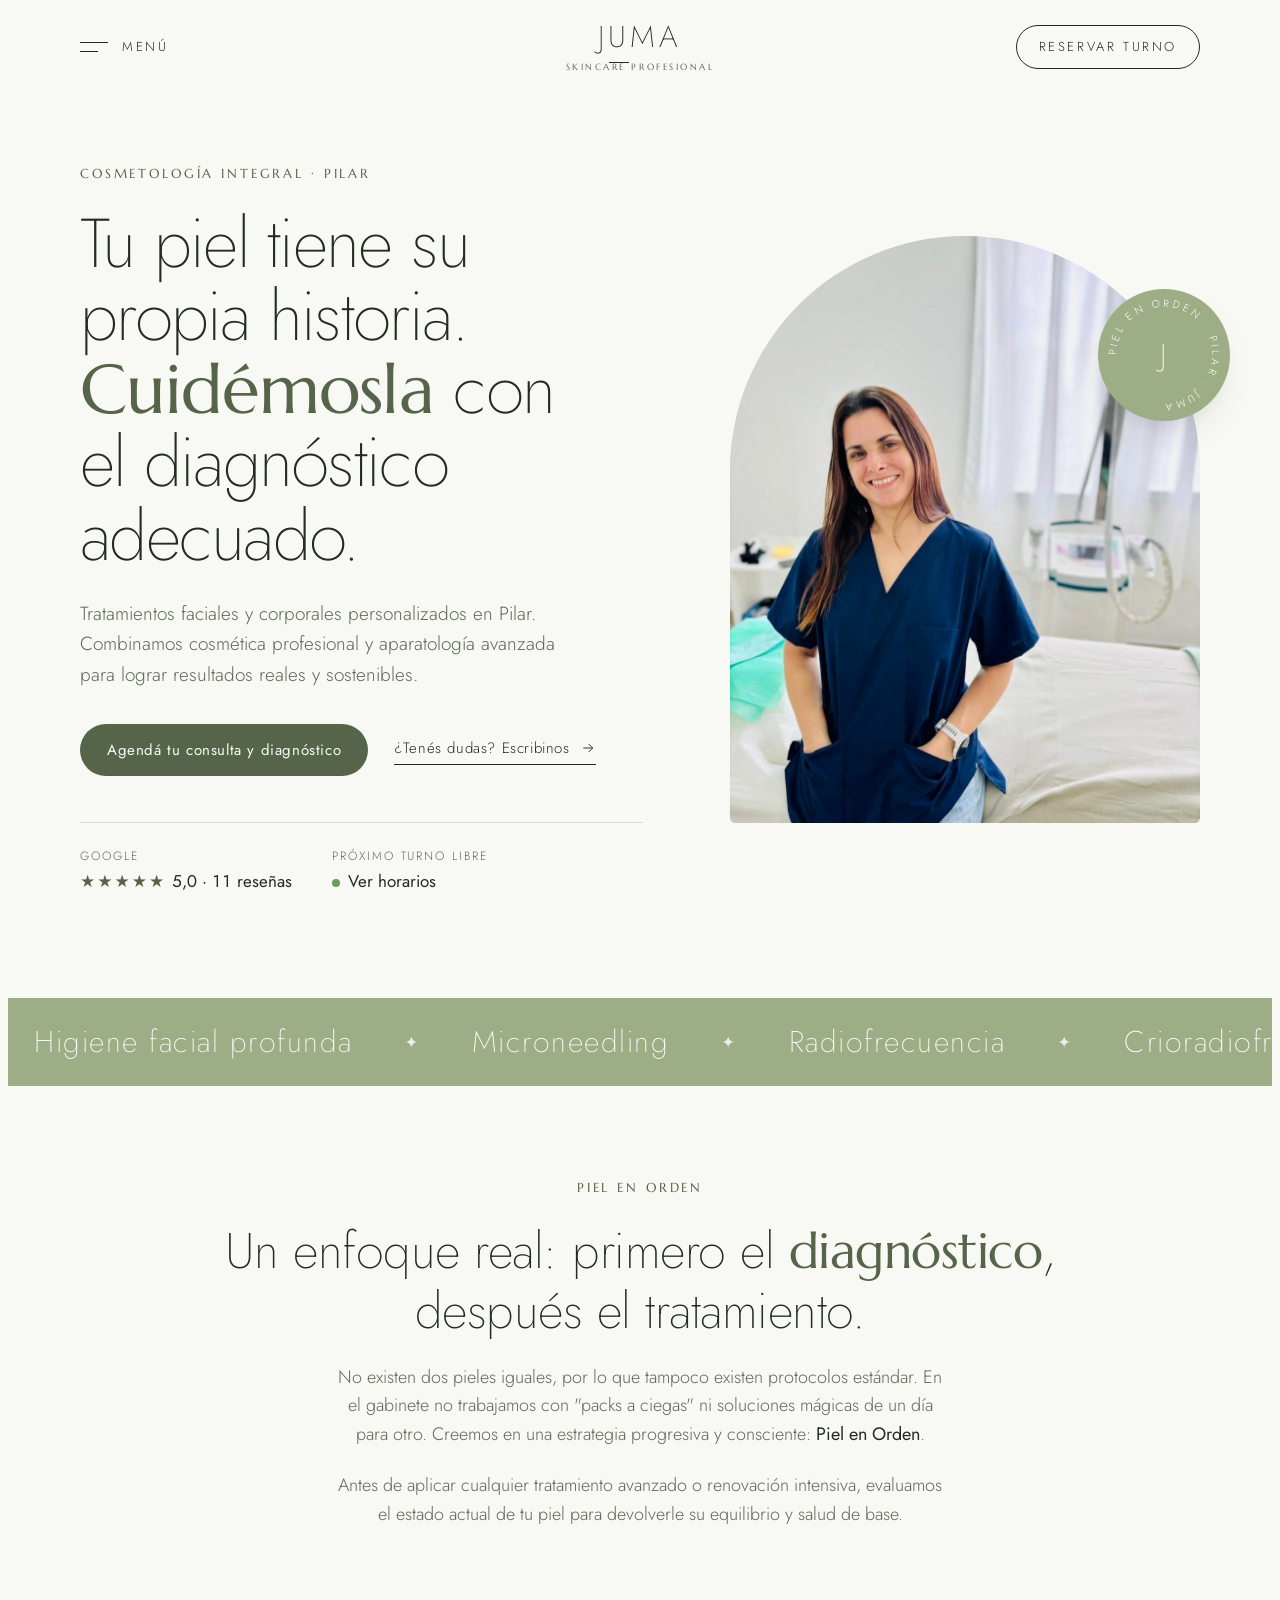
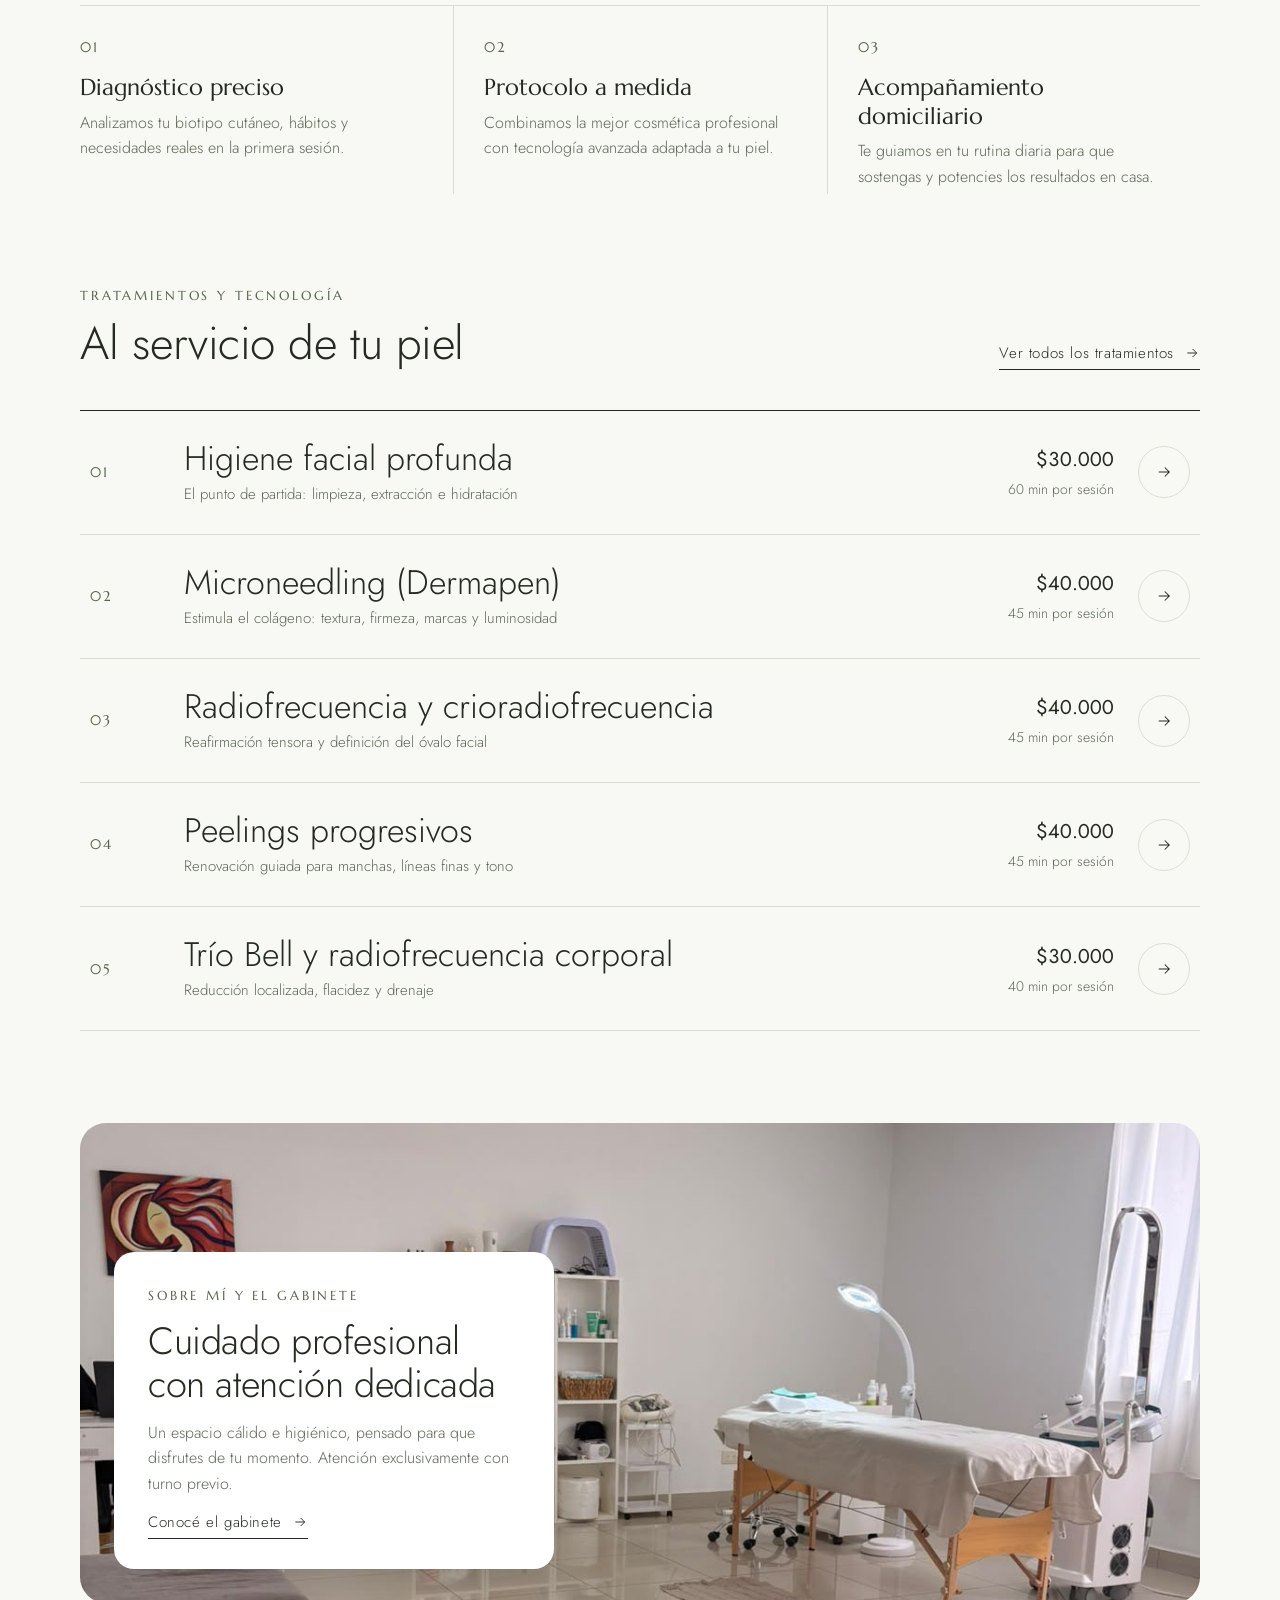
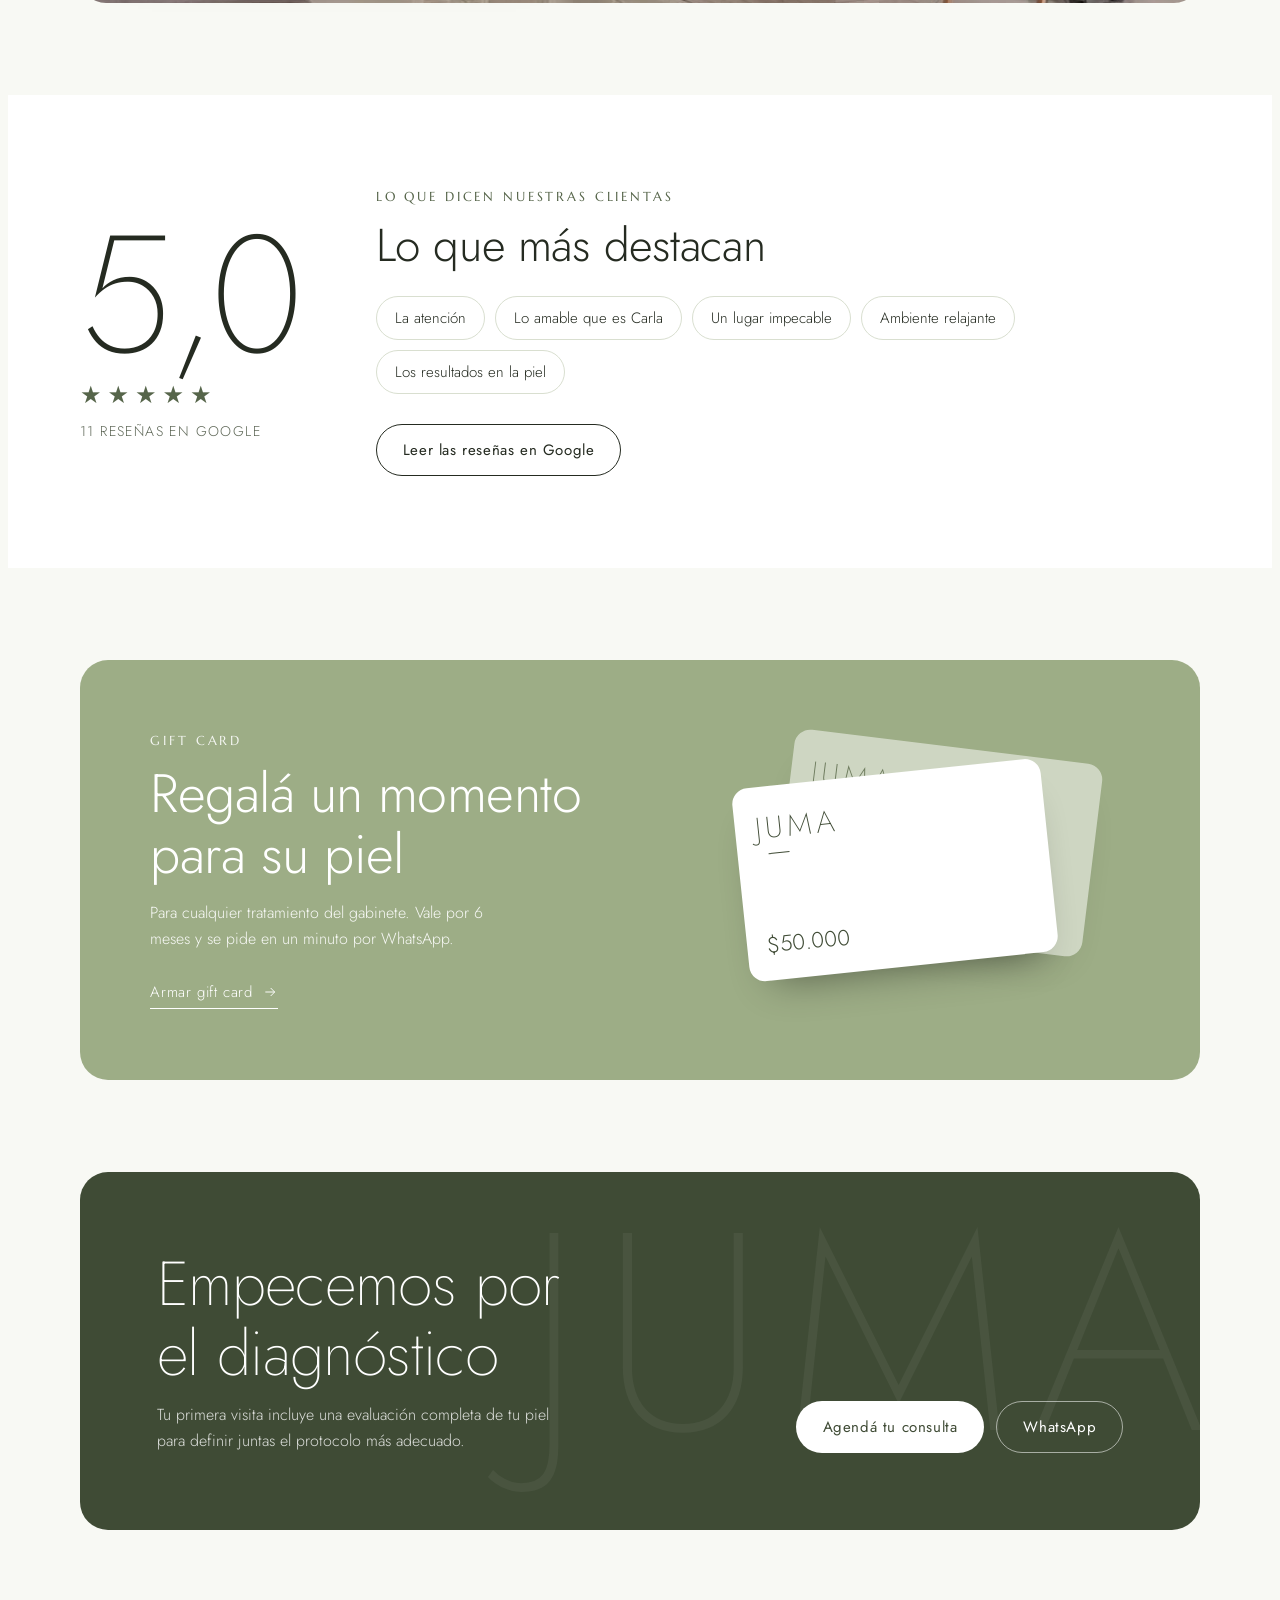
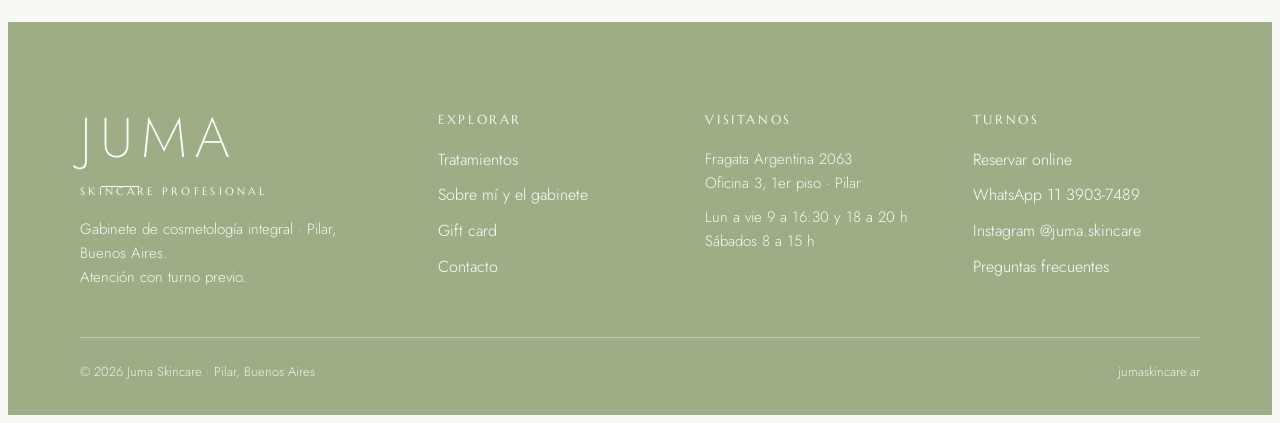
==== commit 80f2815b: "Sin franja de prueba; foto de Carla sola en la portada" ====
--- a/index.html
+++ b/index.html
@@ -13,7 +13,6 @@
 <link rel="icon" href="favicon.svg" type="image/svg+xml">
 </head>
 <body>
-<div class="demo-bar"><div class="wrap">Versión de prueba · Los turnos se agendan en un calendario de prueba</div></div>
 <header class="top" id="top">
   <div class="wrap top-row">
     <button class="menu-toggle" id="menuBtn" aria-expanded="false" aria-controls="menuPanel">
@@ -66,7 +65,6 @@
       </div>
       <div class="hh-visual">
         <div class="arch"><img src="img/carla.jpg" alt="Carla, cosmetóloga de Juma, en su gabinete" width="960" height="1280"></div>
-        <div class="hh-small"><img src="img/productos-activos.jpg" alt="Activos profesionales: ceramidas, ácido hialurónico, ácido kójico y vitamina C" width="900" height="1200"></div>
         <div class="rot-badge" aria-hidden="true">
           <svg class="ring" viewBox="0 0 132 132"><defs><path id="circ" d="M66,66 m-48,0 a48,48 0 1,1 96,0 a48,48 0 1,1 -96,0"/></defs>
             <text fill="#fff" font-size="10.5" letter-spacing="3.2" font-family="Jost, sans-serif"><textPath href="#circ">PIEL EN ORDEN · PILAR · JUMA ·</textPath></text></svg>
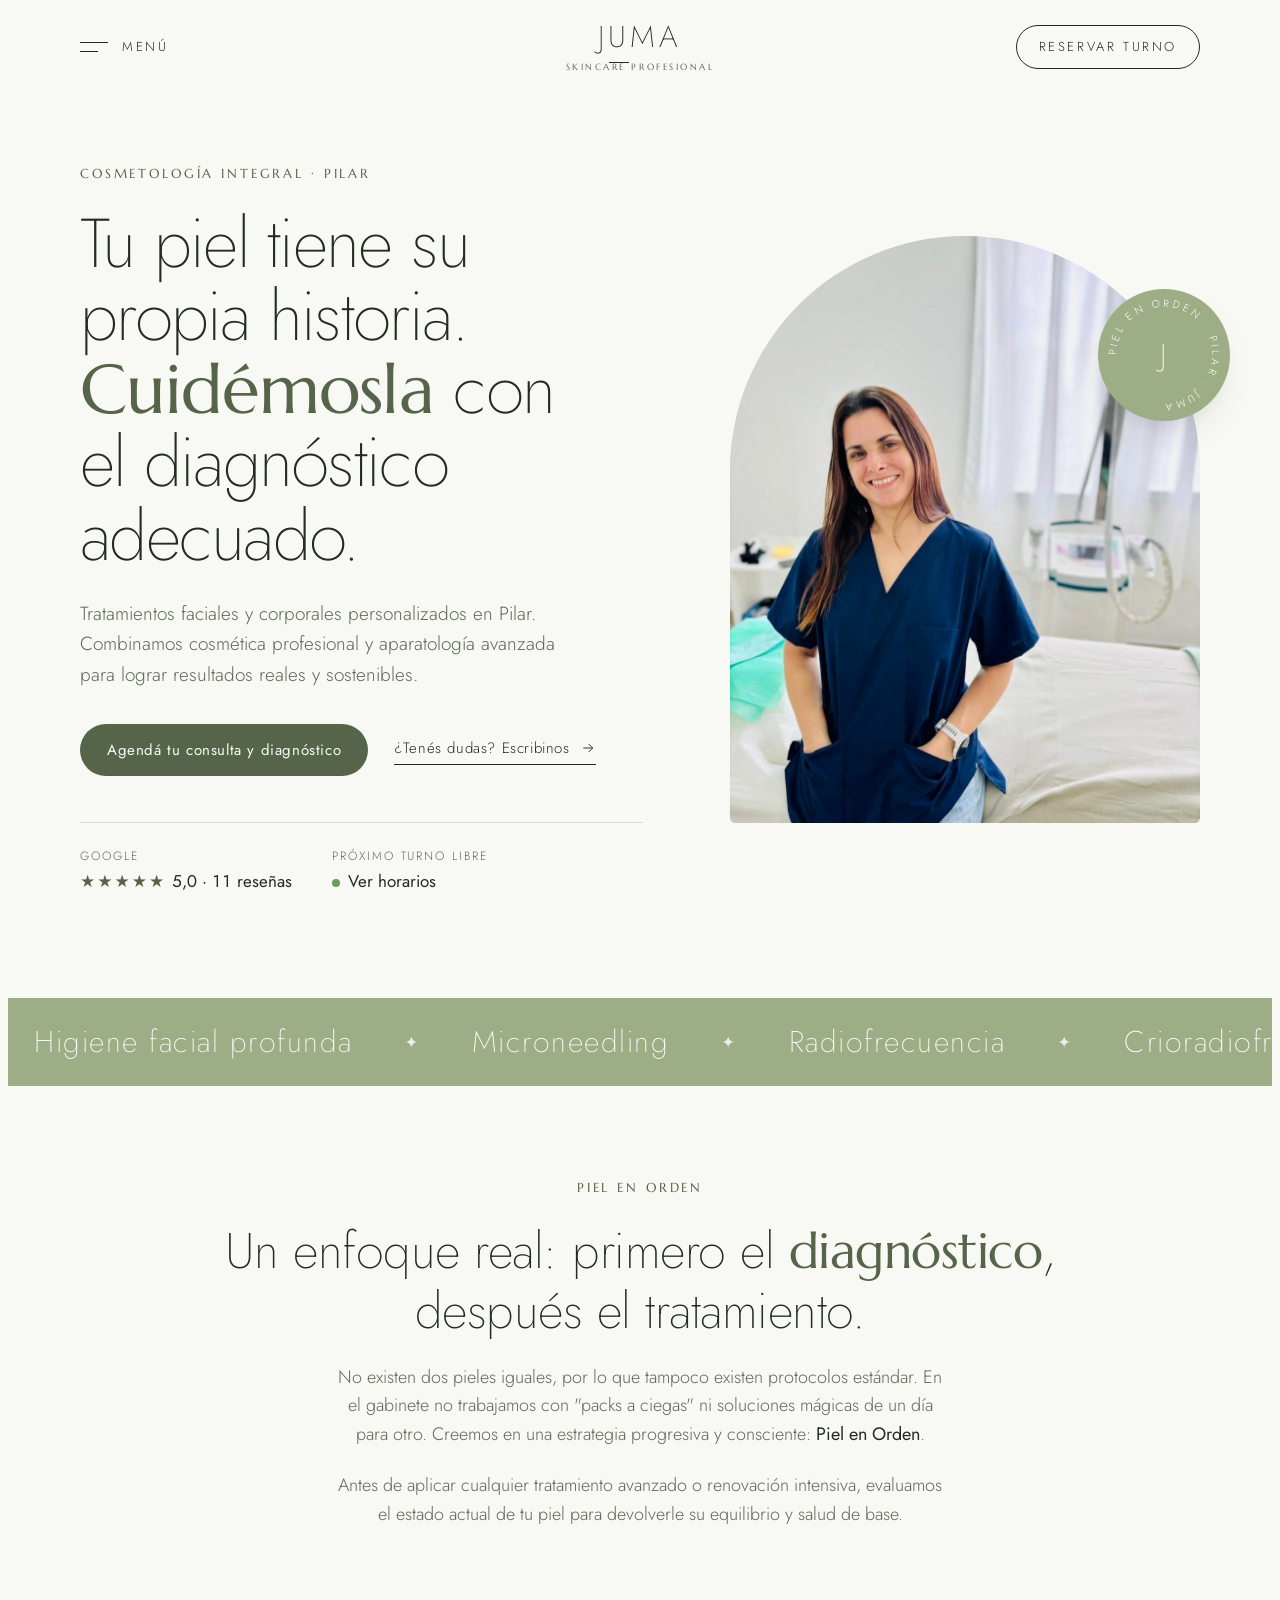
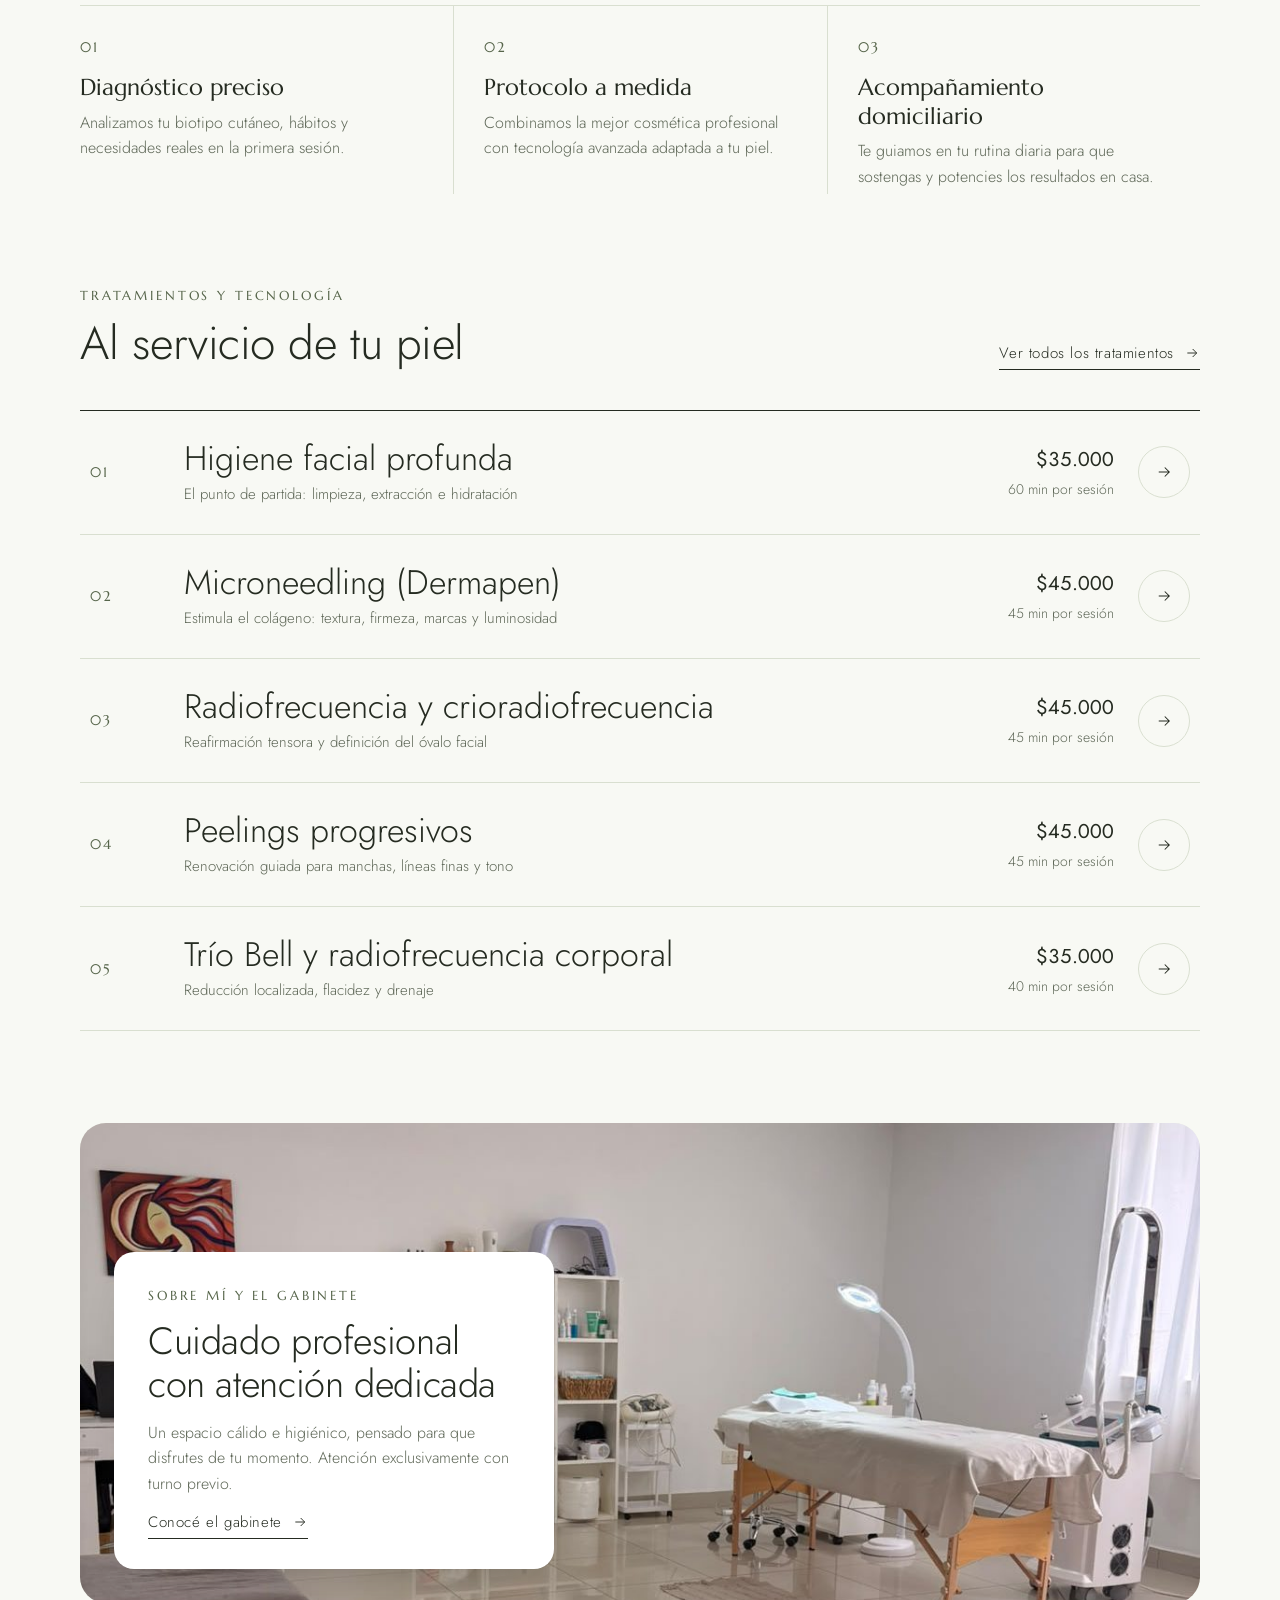
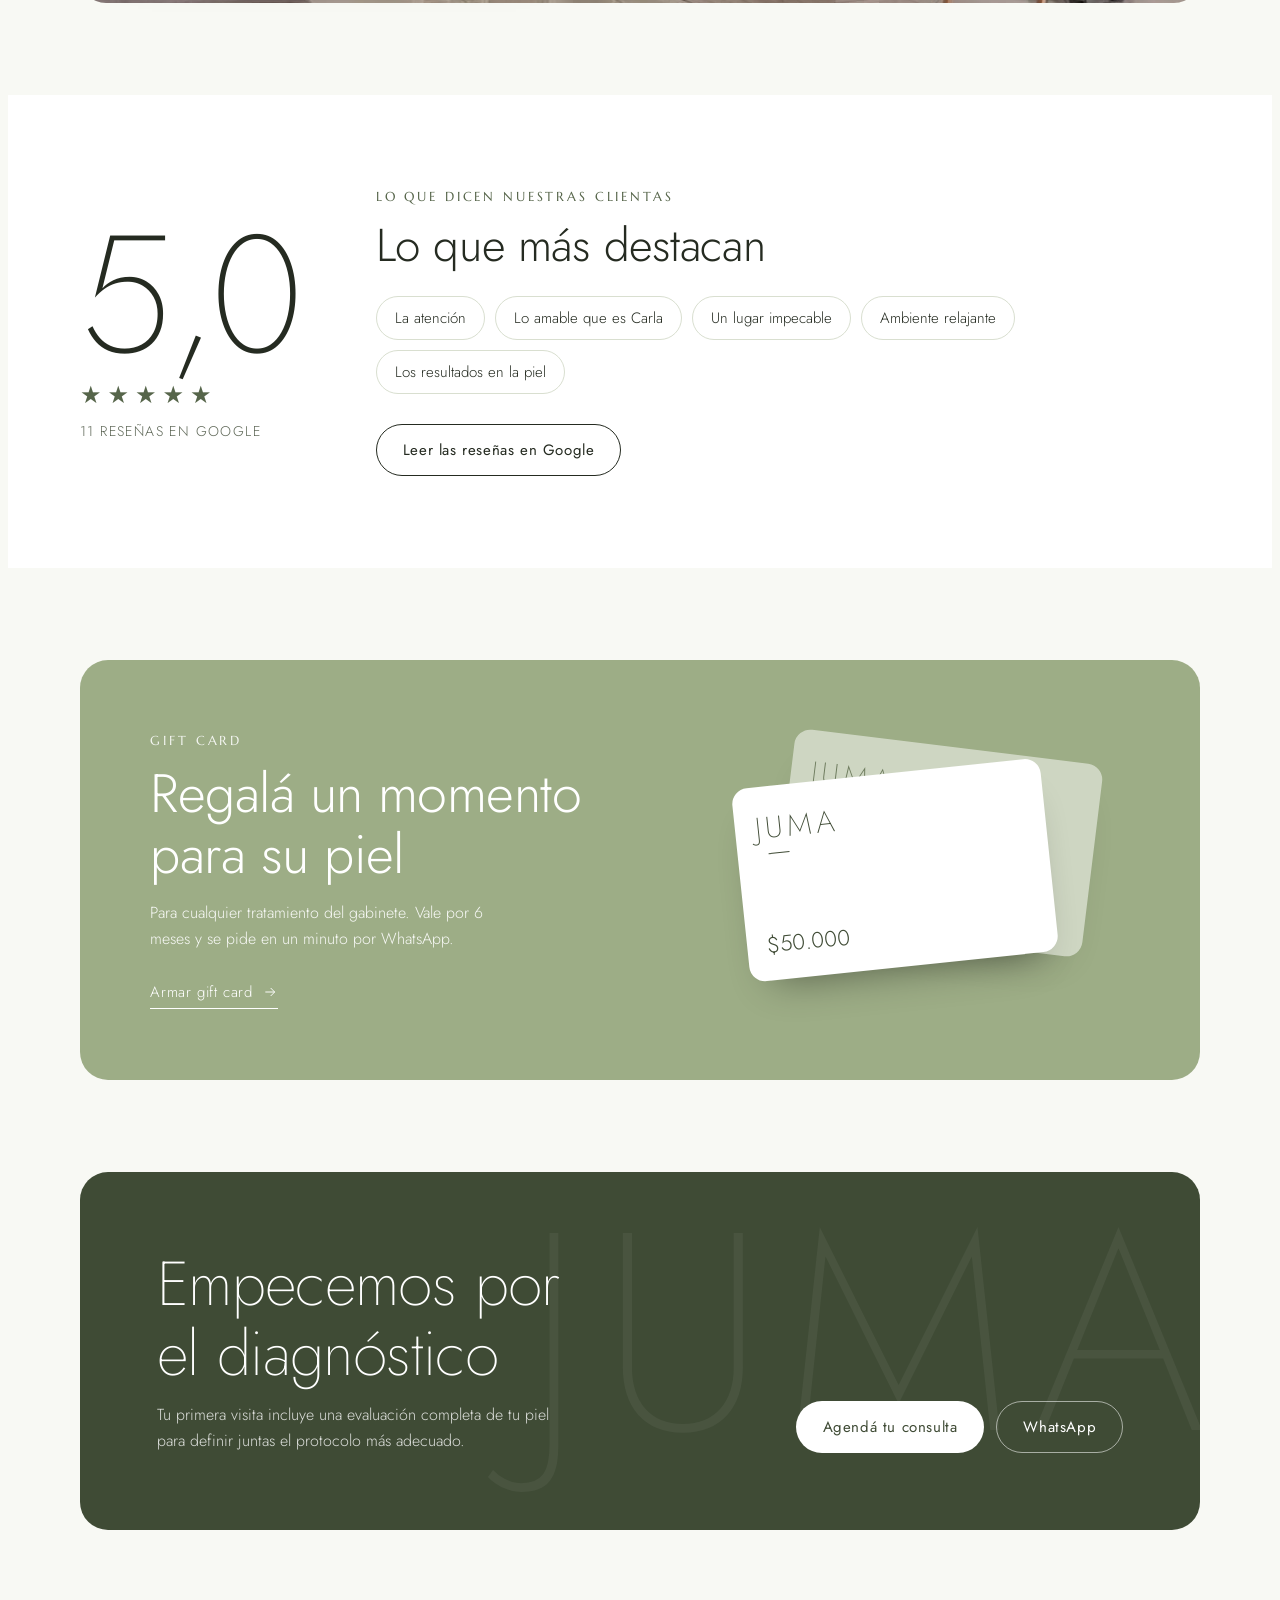
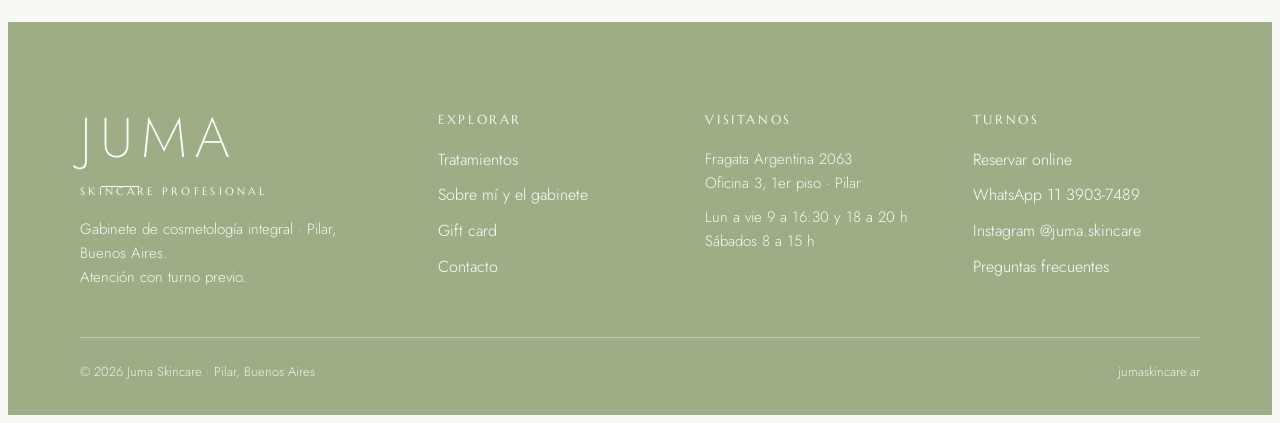
==== commit 4f8047d5: "Aumento de $5.000 en tratamientos" ====
--- a/index.html
+++ b/index.html
@@ -8,8 +8,10 @@
 <link rel="preconnect" href="https://fonts.googleapis.com">
 <link rel="preconnect" href="https://fonts.gstatic.com" crossorigin>
 <link rel="stylesheet" href="https://fonts.googleapis.com/css2?family=Jost:wght@200;300;400;500&family=Marcellus&display=swap">
+<meta name="color-scheme" content="only light">
+<meta name="theme-color" content="#f8f9f4">
 <link rel="stylesheet" href="assets/styles.css">
-<script>document.documentElement.classList.add("js")</script>
+<script>document.documentElement.classList.add("js");if(/\.html$/.test(location.pathname)&&location.protocol!=="file:")history.replaceState(null,"",location.pathname.replace(/(index)?\.html$/,"")+location.search+location.hash)</script>
 <link rel="icon" href="favicon.svg" type="image/svg+xml">
 </head>
 <body>
@@ -18,26 +20,26 @@
     <button class="menu-toggle" id="menuBtn" aria-expanded="false" aria-controls="menuPanel">
       <span class="burger" aria-hidden="true"><i></i><i></i></span><span class="menu-label">Menú</span>
     </button>
-    <a class="brand" href="index.html" aria-label="Juma Skincare, inicio">
+    <a class="brand" href="/" aria-label="Juma Skincare, inicio">
       <span class="brand-word">J<span class="u">U</span>MA</span>
       <span class="brand-sub">SKINCARE PROFESIONAL</span>
     </a>
-    <a class="top-book" href="reservar.html">Reservar<span class="hide-s"> turno</span></a>
+    <a class="top-book" href="/reservar">Reservar<span class="hide-s"> turno</span></a>
   </div>
 </header>
 <div class="menu-panel" id="menuPanel" role="dialog" aria-modal="true" aria-label="Menú" hidden>
   <div class="wrap top-row">
     <button class="menu-toggle" id="menuClose"><span class="burger is-x" aria-hidden="true"><i></i><i></i></span><span class="menu-label">Cerrar</span></button>
-    <a class="brand" href="index.html" aria-label="Juma Skincare, inicio"><span class="brand-word">J<span class="u">U</span>MA</span><span class="brand-sub">SKINCARE PROFESIONAL</span></a>
-    <a class="top-book" href="reservar.html">Reservar<span class="hide-s"> turno</span></a>
+    <a class="brand" href="/" aria-label="Juma Skincare, inicio"><span class="brand-word">J<span class="u">U</span>MA</span><span class="brand-sub">SKINCARE PROFESIONAL</span></a>
+    <a class="top-book" href="/reservar">Reservar<span class="hide-s"> turno</span></a>
   </div>
   <div class="wrap menu-body">
     <nav aria-label="Secciones"><ul class="menu-list">
-        <li style="--i:1"><a href="index.html" aria-current="page"><span class="mn">01</span><span class="mt">Inicio</span></a></li>
-        <li style="--i:2"><a href="tratamientos.html"><span class="mn">02</span><span class="mt">Tratamientos</span></a></li>
-        <li style="--i:3"><a href="estudio.html"><span class="mn">03</span><span class="mt">Sobre mí</span></a></li>
-        <li style="--i:4"><a href="giftcard.html"><span class="mn">04</span><span class="mt">Gift card</span></a></li>
-        <li style="--i:5"><a href="contacto.html"><span class="mn">05</span><span class="mt">Contacto</span></a></li>
+        <li style="--i:1"><a href="/" aria-current="page"><span class="mn">01</span><span class="mt">Inicio</span></a></li>
+        <li style="--i:2"><a href="/tratamientos"><span class="mn">02</span><span class="mt">Tratamientos</span></a></li>
+        <li style="--i:3"><a href="/estudio"><span class="mn">03</span><span class="mt">Sobre mí</span></a></li>
+        <li style="--i:4"><a href="/giftcard"><span class="mn">04</span><span class="mt">Gift card</span></a></li>
+        <li style="--i:5"><a href="/contacto"><span class="mn">05</span><span class="mt">Contacto</span></a></li>
     </ul></nav>
     <div class="menu-aside">
       <div><div class="eyebrow">Visitanos</div><p>Fragata Argentina 2063<br>Oficina 3, 1er piso · Pilar</p></div>
@@ -55,12 +57,12 @@
         <h1 class="hh-title hh-title-long reveal d1">Tu piel tiene su propia historia. <em>Cuidémosla</em> con el diagnóstico adecuado.</h1>
         <p class="hh-lead reveal d2">Tratamientos faciales y corporales personalizados en Pilar. Combinamos cosmética profesional y aparatología avanzada para lograr resultados reales y sostenibles.</p>
         <div class="hh-cta reveal d3">
-          <a class="btn btn-solid" href="reservar.html?t=limpieza_primera">Agendá tu consulta y diagnóstico</a>
+          <a class="btn btn-solid" href="/reservar?t=limpieza_primera">Agendá tu consulta y diagnóstico</a>
           <a class="link-arrow" href="https://wa.me/5491139037489" target="_blank" rel="noopener">¿Tenés dudas? Escribinos <svg viewBox="0 0 24 24" fill="none" stroke="currentColor" stroke-width="1.4"><path d="M5 12h14M13 6l6 6-6 6"/></svg></a>
         </div>
         <div class="hh-trust reveal d3">
           <a class="trust-item" href="https://share.google/rtIwu5izzURgPClUn" target="_blank" rel="noopener"><small>Google</small><strong><span class="stars" aria-hidden="true">★★★★★</span>5,0 · 11 reseñas</strong></a>
-          <a class="trust-item" href="reservar.html"><small>Próximo turno libre</small><strong><span class="live-dot" aria-hidden="true"></span><span id="nextSlotText">Buscando…</span></strong></a>
+          <a class="trust-item" href="/reservar"><small>Próximo turno libre</small><strong><span class="live-dot" aria-hidden="true"></span><span id="nextSlotText">Buscando…</span></strong></a>
         </div>
       </div>
       <div class="hh-visual">
@@ -96,37 +98,37 @@
     <div class="wrap">
       <div class="sec-head reveal">
         <div><div class="eyebrow">Tratamientos y tecnología</div><h2 style="margin-top:12px">Al servicio de tu piel</h2></div>
-        <a class="link-arrow" href="tratamientos.html">Ver todos los tratamientos <svg viewBox="0 0 24 24" fill="none" stroke="currentColor" stroke-width="1.4"><path d="M5 12h14M13 6l6 6-6 6"/></svg></a>
+        <a class="link-arrow" href="/tratamientos">Ver todos los tratamientos <svg viewBox="0 0 24 24" fill="none" stroke="currentColor" stroke-width="1.4"><path d="M5 12h14M13 6l6 6-6 6"/></svg></a>
       </div>
       <div class="tlist">
-        <a class="trow reveal" href="reservar.html?t=limpieza_primera">
+        <a class="trow reveal" href="/reservar?t=limpieza_primera">
           <span class="n">01</span>
-          <div><h3>Higiene facial profunda</h3><p class="d">El punto de partida: limpieza, extracción e hidratación</p><span class="meta-m">60 min · $30.000</span></div>
-          <div class="meta"><strong>$30.000</strong><small>60 min por sesión</small></div>
-          <span class="go" aria-hidden="true"><svg viewBox="0 0 24 24" fill="none" stroke="currentColor" stroke-width="1.4"><path d="M5 12h14M13 6l6 6-6 6"/></svg></span>
-        </a>
-        <a class="trow reveal" href="reservar.html?t=dermapen">
+          <div><h3>Higiene facial profunda</h3><p class="d">El punto de partida: limpieza, extracción e hidratación</p><span class="meta-m">60 min · $35.000</span></div>
+          <div class="meta"><strong>$35.000</strong><small>60 min por sesión</small></div>
+          <span class="go" aria-hidden="true"><svg viewBox="0 0 24 24" fill="none" stroke="currentColor" stroke-width="1.4"><path d="M5 12h14M13 6l6 6-6 6"/></svg></span>
+        </a>
+        <a class="trow reveal" href="/reservar?t=dermapen">
           <span class="n">02</span>
-          <div><h3>Microneedling (Dermapen)</h3><p class="d">Estimula el colágeno: textura, firmeza, marcas y luminosidad</p><span class="meta-m">45 min · $40.000</span></div>
-          <div class="meta"><strong>$40.000</strong><small>45 min por sesión</small></div>
-          <span class="go" aria-hidden="true"><svg viewBox="0 0 24 24" fill="none" stroke="currentColor" stroke-width="1.4"><path d="M5 12h14M13 6l6 6-6 6"/></svg></span>
-        </a>
-        <a class="trow reveal" href="reservar.html?t=radiofrecuencia">
+          <div><h3>Microneedling (Dermapen)</h3><p class="d">Estimula el colágeno: textura, firmeza, marcas y luminosidad</p><span class="meta-m">45 min · $45.000</span></div>
+          <div class="meta"><strong>$45.000</strong><small>45 min por sesión</small></div>
+          <span class="go" aria-hidden="true"><svg viewBox="0 0 24 24" fill="none" stroke="currentColor" stroke-width="1.4"><path d="M5 12h14M13 6l6 6-6 6"/></svg></span>
+        </a>
+        <a class="trow reveal" href="/reservar?t=radiofrecuencia">
           <span class="n">03</span>
-          <div><h3>Radiofrecuencia y crioradiofrecuencia</h3><p class="d">Reafirmación tensora y definición del óvalo facial</p><span class="meta-m">45 min · $40.000</span></div>
-          <div class="meta"><strong>$40.000</strong><small>45 min por sesión</small></div>
-          <span class="go" aria-hidden="true"><svg viewBox="0 0 24 24" fill="none" stroke="currentColor" stroke-width="1.4"><path d="M5 12h14M13 6l6 6-6 6"/></svg></span>
-        </a>
-        <a class="trow reveal" href="reservar.html?t=peeling">
+          <div><h3>Radiofrecuencia y crioradiofrecuencia</h3><p class="d">Reafirmación tensora y definición del óvalo facial</p><span class="meta-m">45 min · $45.000</span></div>
+          <div class="meta"><strong>$45.000</strong><small>45 min por sesión</small></div>
+          <span class="go" aria-hidden="true"><svg viewBox="0 0 24 24" fill="none" stroke="currentColor" stroke-width="1.4"><path d="M5 12h14M13 6l6 6-6 6"/></svg></span>
+        </a>
+        <a class="trow reveal" href="/reservar?t=peeling">
           <span class="n">04</span>
-          <div><h3>Peelings progresivos</h3><p class="d">Renovación guiada para manchas, líneas finas y tono</p><span class="meta-m">45 min · $40.000</span></div>
-          <div class="meta"><strong>$40.000</strong><small>45 min por sesión</small></div>
-          <span class="go" aria-hidden="true"><svg viewBox="0 0 24 24" fill="none" stroke="currentColor" stroke-width="1.4"><path d="M5 12h14M13 6l6 6-6 6"/></svg></span>
-        </a>
-        <a class="trow reveal" href="reservar.html?t=trio_bell">
+          <div><h3>Peelings progresivos</h3><p class="d">Renovación guiada para manchas, líneas finas y tono</p><span class="meta-m">45 min · $45.000</span></div>
+          <div class="meta"><strong>$45.000</strong><small>45 min por sesión</small></div>
+          <span class="go" aria-hidden="true"><svg viewBox="0 0 24 24" fill="none" stroke="currentColor" stroke-width="1.4"><path d="M5 12h14M13 6l6 6-6 6"/></svg></span>
+        </a>
+        <a class="trow reveal" href="/reservar?t=trio_bell">
           <span class="n">05</span>
-          <div><h3>Trío Bell y radiofrecuencia corporal</h3><p class="d">Reducción localizada, flacidez y drenaje</p><span class="meta-m">40 min · $30.000</span></div>
-          <div class="meta"><strong>$30.000</strong><small>40 min por sesión</small></div>
+          <div><h3>Trío Bell y radiofrecuencia corporal</h3><p class="d">Reducción localizada, flacidez y drenaje</p><span class="meta-m">40 min · $35.000</span></div>
+          <div class="meta"><strong>$35.000</strong><small>40 min por sesión</small></div>
           <span class="go" aria-hidden="true"><svg viewBox="0 0 24 24" fill="none" stroke="currentColor" stroke-width="1.4"><path d="M5 12h14M13 6l6 6-6 6"/></svg></span>
         </a>
       </div>
@@ -141,7 +143,7 @@
           <div class="eyebrow">Sobre mí y el gabinete</div>
           <h2>Cuidado profesional con atención dedicada</h2>
           <p>Un espacio cálido e higiénico, pensado para que disfrutes de tu momento. Atención exclusivamente con turno previo.</p>
-          <a class="link-arrow" href="estudio.html">Conocé el gabinete <svg viewBox="0 0 24 24" fill="none" stroke="currentColor" stroke-width="1.4"><path d="M5 12h14M13 6l6 6-6 6"/></svg></a>
+          <a class="link-arrow" href="/estudio">Conocé el gabinete <svg viewBox="0 0 24 24" fill="none" stroke="currentColor" stroke-width="1.4"><path d="M5 12h14M13 6l6 6-6 6"/></svg></a>
         </div>
       </div>
     </div>
@@ -165,7 +167,7 @@
 
   <section class="band">
     <div class="wrap">
-      <a class="gift-band reveal" href="giftcard.html">
+      <a class="gift-band reveal" href="/giftcard">
         <div>
           <div class="eyebrow">Gift card</div>
           <h2 style="margin-top:12px">Regalá un momento<br>para su piel</h2>
@@ -184,7 +186,7 @@
     <div class="wrap">
       <div class="cta-band reveal">
         <div><h2>Empecemos por el diagnóstico</h2><p>Tu primera visita incluye una evaluación completa de tu piel para definir juntas el protocolo más adecuado.</p></div>
-        <div class="actions"><a class="btn btn-light" href="reservar.html?t=limpieza_primera">Agendá tu consulta</a><a class="btn btn-ghost-light" href="https://wa.me/5491139037489" target="_blank" rel="noopener">WhatsApp</a></div>
+        <div class="actions"><a class="btn btn-light" href="/reservar?t=limpieza_primera">Agendá tu consulta</a><a class="btn btn-ghost-light" href="https://wa.me/5491139037489" target="_blank" rel="noopener">WhatsApp</a></div>
       </div>
     </div>
   </section>
@@ -199,7 +201,7 @@
       </div>
       <div>
         <h4>Explorar</h4>
-        <ul><li><a href="tratamientos.html">Tratamientos</a></li><li><a href="estudio.html">Sobre mí y el gabinete</a></li><li><a href="giftcard.html">Gift card</a></li><li><a href="contacto.html">Contacto</a></li></ul>
+        <ul><li><a href="/tratamientos">Tratamientos</a></li><li><a href="/estudio">Sobre mí y el gabinete</a></li><li><a href="/giftcard">Gift card</a></li><li><a href="/contacto">Contacto</a></li></ul>
       </div>
       <div>
         <h4>Visitanos</h4>
@@ -208,7 +210,7 @@
       </div>
       <div>
         <h4>Turnos</h4>
-        <ul><li><a href="reservar.html">Reservar online</a></li><li><a href="https://wa.me/5491139037489" target="_blank" rel="noopener">WhatsApp 11 3903-7489</a></li><li><a href="https://www.instagram.com/juma.skincare/" target="_blank" rel="noopener">Instagram @juma.skincare</a></li><li><a href="contacto.html">Preguntas frecuentes</a></li></ul>
+        <ul><li><a href="/reservar">Reservar online</a></li><li><a href="https://wa.me/5491139037489" target="_blank" rel="noopener">WhatsApp 11 3903-7489</a></li><li><a href="https://www.instagram.com/juma.skincare/" target="_blank" rel="noopener">Instagram @juma.skincare</a></li><li><a href="/contacto">Preguntas frecuentes</a></li></ul>
       </div>
     </div>
     <div class="foot-bottom"><small>© 2026 Juma Skincare · Pilar, Buenos Aires</small><small>jumaskincare.ar</small></div>
--- a/assets/styles.css
+++ b/assets/styles.css
@@ -18,18 +18,7 @@
   --radius: 14px;
   --shadow: 0 18px 40px -24px rgba(37, 43, 33, .35);
 }
-@media (prefers-color-scheme: dark) {
-  :root:not([data-theme="light"]) {
-    --sage: #7d8c69; --sage-deep: #b9c8a3; --sage-soft: #2a3125; --paper: #191d16; --surface: #21261d;
-    --ink: #eef1e8; --ink-soft: #aeb6a4; --line: #384032; --on-sage: #ffffff; --warn: #e0a07f;
-    --shadow: 0 18px 40px -24px rgba(0, 0, 0, .7); color-scheme: dark;
-  }
-}
-:root[data-theme="dark"] {
-  --sage: #7d8c69; --sage-deep: #b9c8a3; --sage-soft: #2a3125; --paper: #191d16; --surface: #21261d;
-  --ink: #eef1e8; --ink-soft: #aeb6a4; --line: #384032; --on-sage: #ffffff; --warn: #e0a07f;
-  --shadow: 0 18px 40px -24px rgba(0, 0, 0, .7); color-scheme: dark;
-}
+:root { color-scheme: only light; }  /* la web se ve siempre en modo claro */
 
 * { box-sizing: border-box; }
 html { scroll-behavior: smooth; }
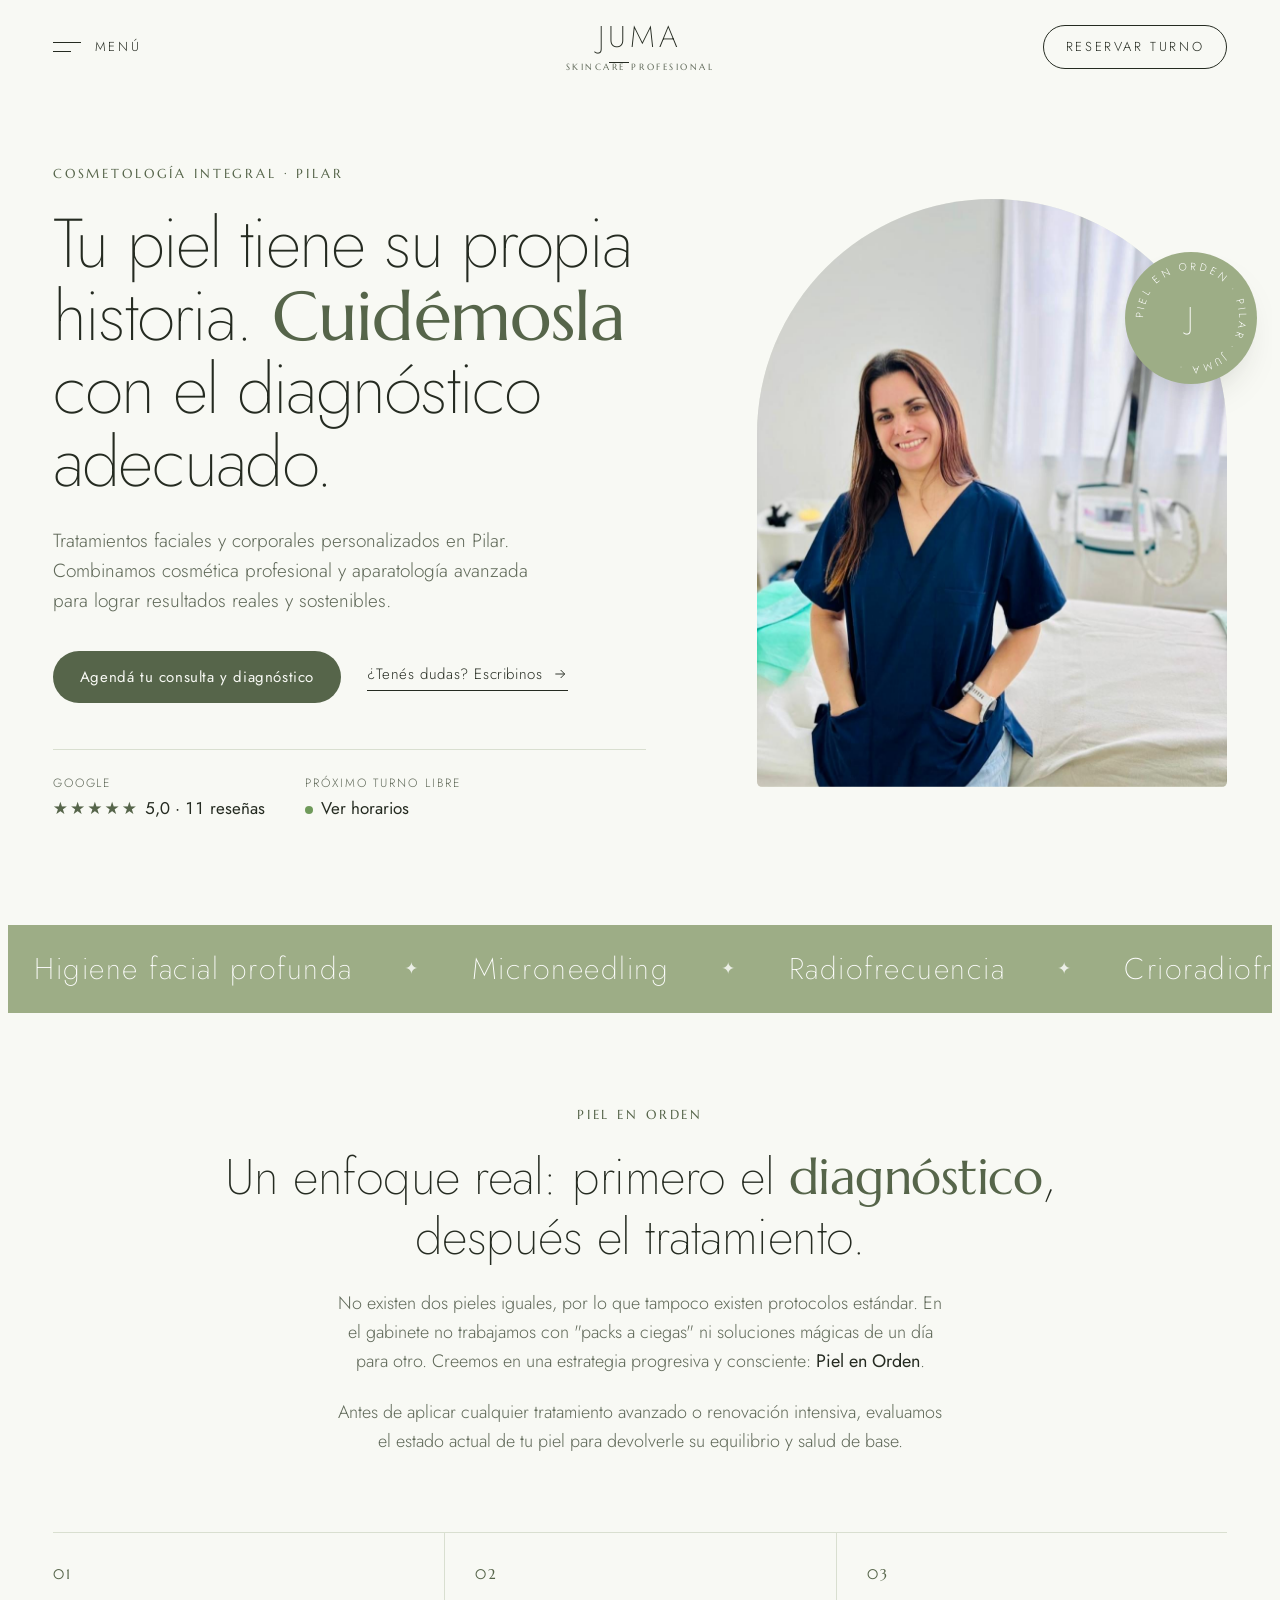
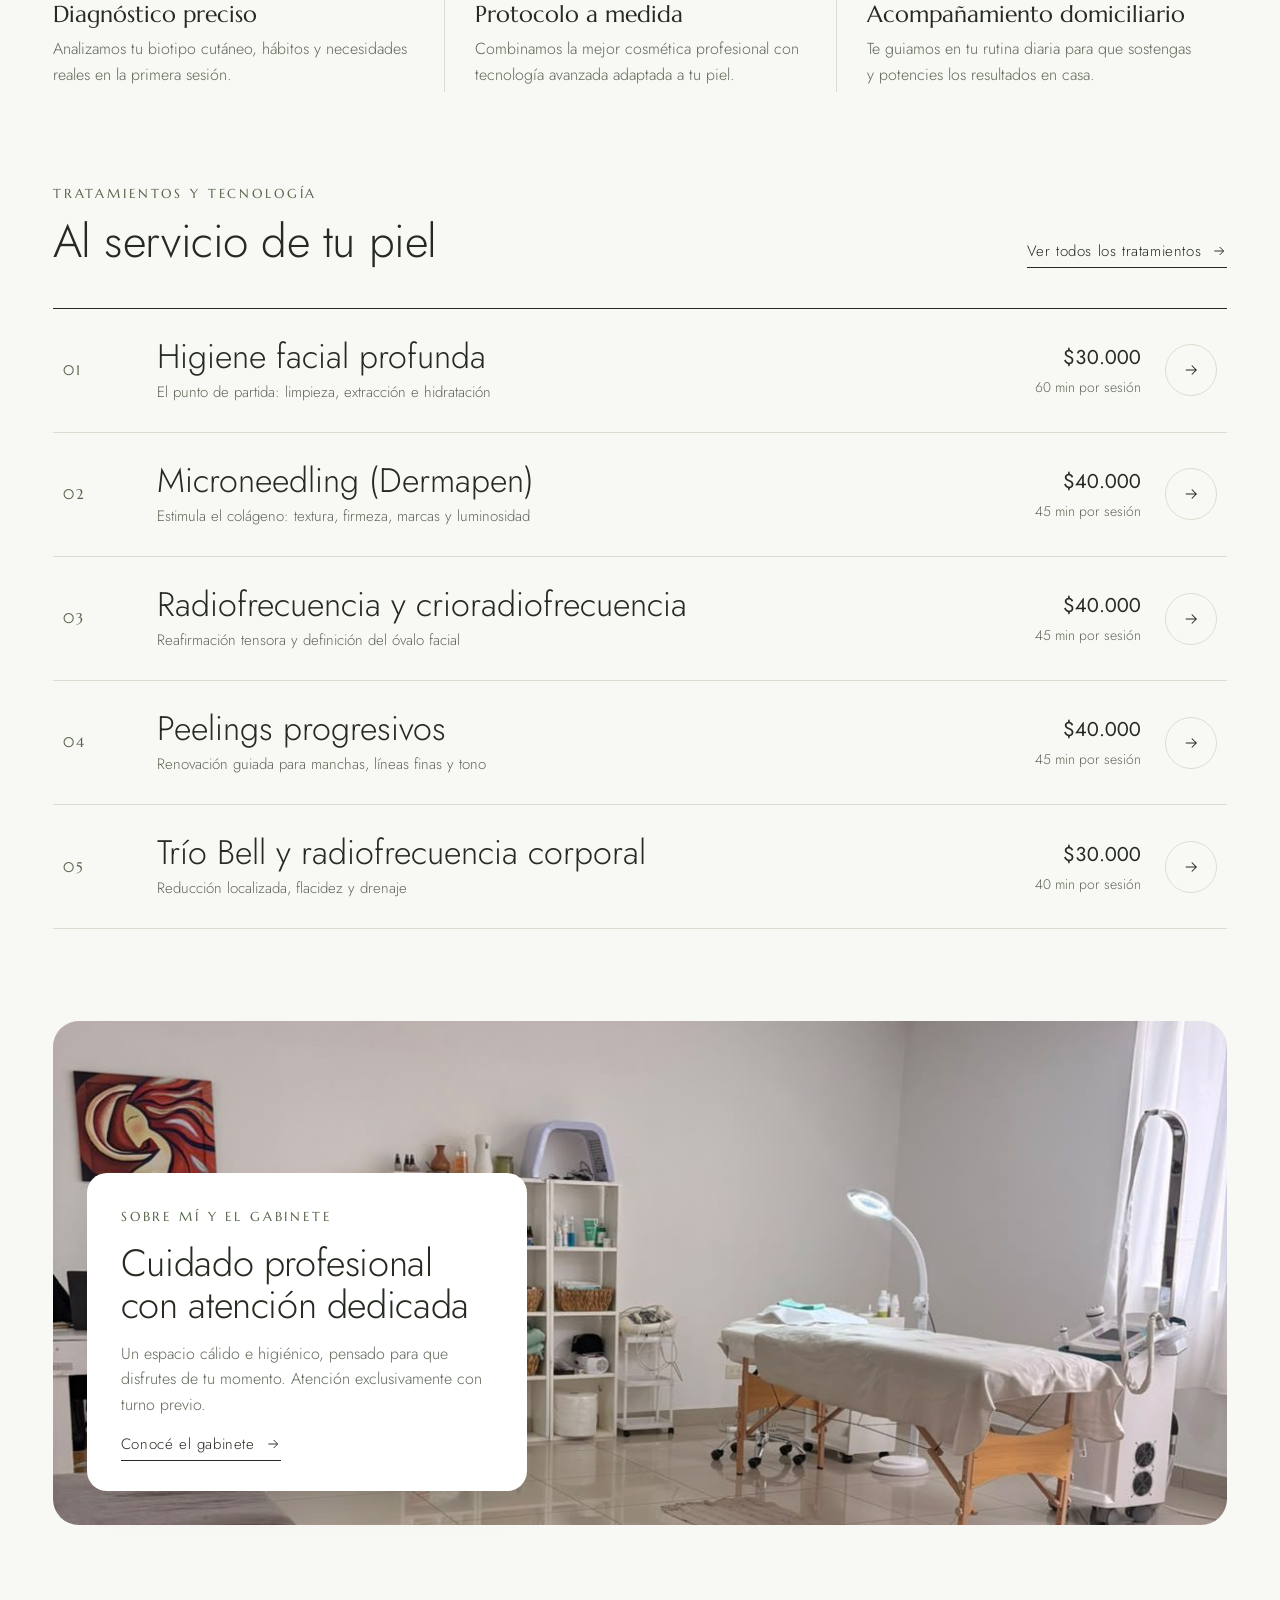
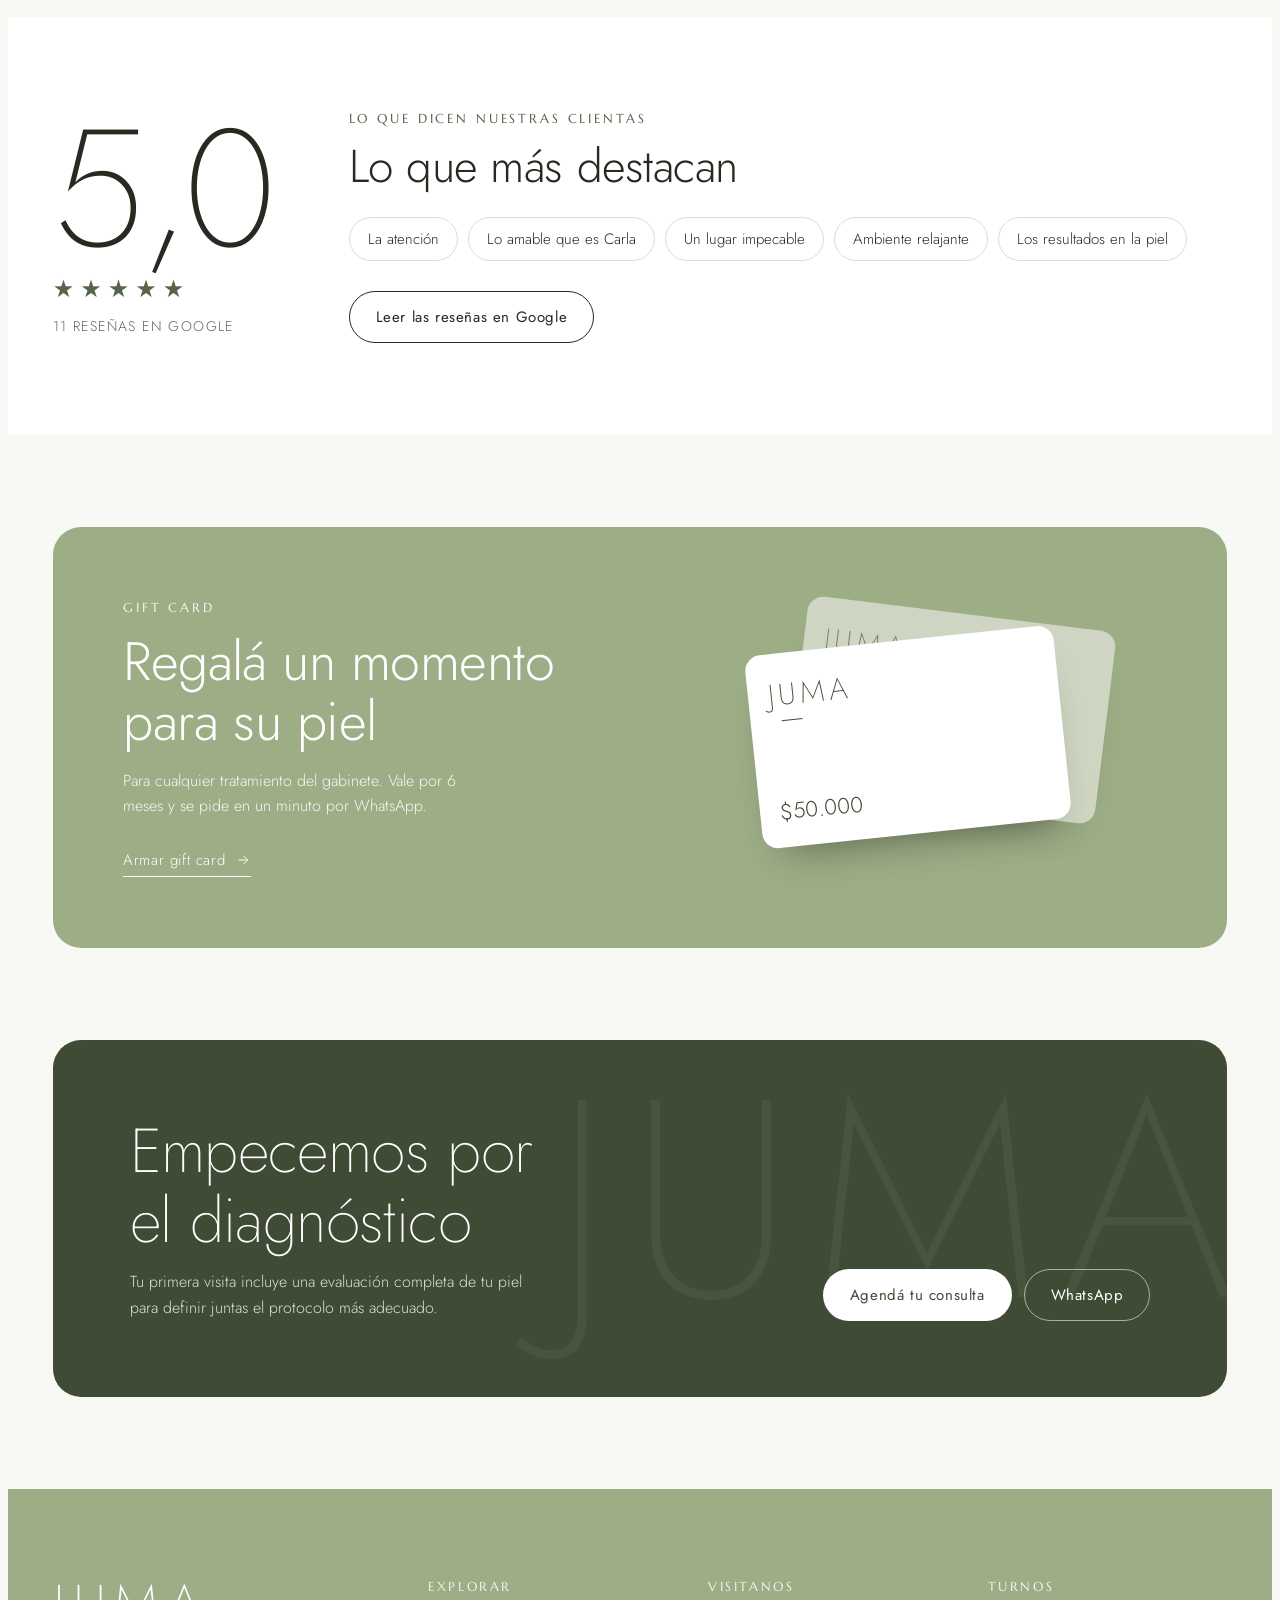
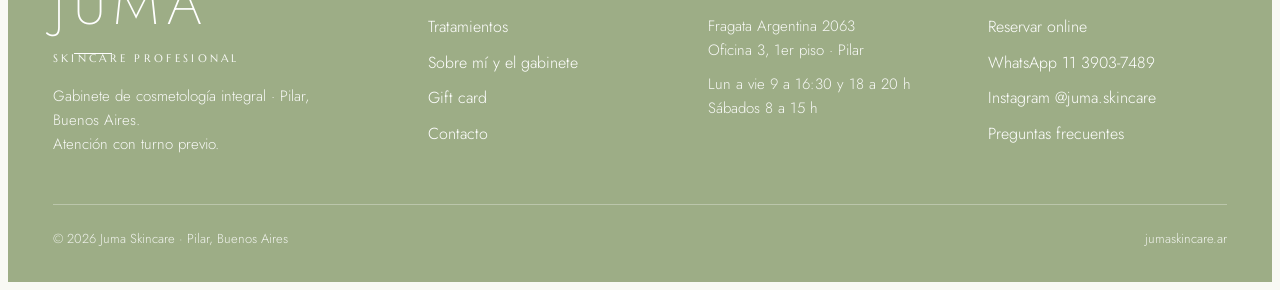
==== commit 53c2e5a9: "Actualización de precios" ====
--- a/index.html
+++ b/index.html
@@ -103,32 +103,32 @@
       <div class="tlist">
         <a class="trow reveal" href="/reservar?t=limpieza_primera">
           <span class="n">01</span>
-          <div><h3>Higiene facial profunda</h3><p class="d">El punto de partida: limpieza, extracción e hidratación</p><span class="meta-m">60 min · $35.000</span></div>
-          <div class="meta"><strong>$35.000</strong><small>60 min por sesión</small></div>
+          <div><h3>Higiene facial profunda</h3><p class="d">El punto de partida: limpieza, extracción e hidratación</p><span class="meta-m">60 min · $30.000</span></div>
+          <div class="meta"><strong>$30.000</strong><small>60 min por sesión</small></div>
           <span class="go" aria-hidden="true"><svg viewBox="0 0 24 24" fill="none" stroke="currentColor" stroke-width="1.4"><path d="M5 12h14M13 6l6 6-6 6"/></svg></span>
         </a>
         <a class="trow reveal" href="/reservar?t=dermapen">
           <span class="n">02</span>
-          <div><h3>Microneedling (Dermapen)</h3><p class="d">Estimula el colágeno: textura, firmeza, marcas y luminosidad</p><span class="meta-m">45 min · $45.000</span></div>
-          <div class="meta"><strong>$45.000</strong><small>45 min por sesión</small></div>
+          <div><h3>Microneedling (Dermapen)</h3><p class="d">Estimula el colágeno: textura, firmeza, marcas y luminosidad</p><span class="meta-m">45 min · $40.000</span></div>
+          <div class="meta"><strong>$40.000</strong><small>45 min por sesión</small></div>
           <span class="go" aria-hidden="true"><svg viewBox="0 0 24 24" fill="none" stroke="currentColor" stroke-width="1.4"><path d="M5 12h14M13 6l6 6-6 6"/></svg></span>
         </a>
         <a class="trow reveal" href="/reservar?t=radiofrecuencia">
           <span class="n">03</span>
-          <div><h3>Radiofrecuencia y crioradiofrecuencia</h3><p class="d">Reafirmación tensora y definición del óvalo facial</p><span class="meta-m">45 min · $45.000</span></div>
-          <div class="meta"><strong>$45.000</strong><small>45 min por sesión</small></div>
+          <div><h3>Radiofrecuencia y crioradiofrecuencia</h3><p class="d">Reafirmación tensora y definición del óvalo facial</p><span class="meta-m">45 min · $40.000</span></div>
+          <div class="meta"><strong>$40.000</strong><small>45 min por sesión</small></div>
           <span class="go" aria-hidden="true"><svg viewBox="0 0 24 24" fill="none" stroke="currentColor" stroke-width="1.4"><path d="M5 12h14M13 6l6 6-6 6"/></svg></span>
         </a>
         <a class="trow reveal" href="/reservar?t=peeling">
           <span class="n">04</span>
-          <div><h3>Peelings progresivos</h3><p class="d">Renovación guiada para manchas, líneas finas y tono</p><span class="meta-m">45 min · $45.000</span></div>
-          <div class="meta"><strong>$45.000</strong><small>45 min por sesión</small></div>
+          <div><h3>Peelings progresivos</h3><p class="d">Renovación guiada para manchas, líneas finas y tono</p><span class="meta-m">45 min · $40.000</span></div>
+          <div class="meta"><strong>$40.000</strong><small>45 min por sesión</small></div>
           <span class="go" aria-hidden="true"><svg viewBox="0 0 24 24" fill="none" stroke="currentColor" stroke-width="1.4"><path d="M5 12h14M13 6l6 6-6 6"/></svg></span>
         </a>
         <a class="trow reveal" href="/reservar?t=trio_bell">
           <span class="n">05</span>
-          <div><h3>Trío Bell y radiofrecuencia corporal</h3><p class="d">Reducción localizada, flacidez y drenaje</p><span class="meta-m">40 min · $35.000</span></div>
-          <div class="meta"><strong>$35.000</strong><small>40 min por sesión</small></div>
+          <div><h3>Trío Bell y radiofrecuencia corporal</h3><p class="d">Reducción localizada, flacidez y drenaje</p><span class="meta-m">40 min · $30.000</span></div>
+          <div class="meta"><strong>$30.000</strong><small>40 min por sesión</small></div>
           <span class="go" aria-hidden="true"><svg viewBox="0 0 24 24" fill="none" stroke="currentColor" stroke-width="1.4"><path d="M5 12h14M13 6l6 6-6 6"/></svg></span>
         </a>
       </div>
--- a/assets/styles.css
+++ b/assets/styles.css
@@ -623,3 +623,19 @@
 .gc-row input { flex: 1; text-transform: uppercase; letter-spacing: .08em; }
 .gc-ok { font-size: 14px; color: var(--sage-deep); }
 .gc-err { font-size: 14px; color: var(--warn); }
+
+/* ---------- reserva: el resumen con "Confirmar turno" acompaña el scroll (compu) ---------- */
+@media (min-width: 861px) {
+  .booking { overflow: clip; background: linear-gradient(to right, var(--surface) 57.5%, var(--sage-soft) 57.5%); }
+  .bk-side { position: sticky; top: 96px; align-self: start; }
+}
+.top-book-ph { justify-self: end; }
+
+/* ---------- monitores grandes: mismo margen para menú, contenido y pie, alineados a los bordes ---------- */
+.wrap, .top .wrap.top-row, .menu-panel .wrap, .foot .wrap { max-width: 1720px; padding-left: max(20px, 3.5vw, env(safe-area-inset-left, 0px)); padding-right: max(20px, 3.5vw, env(safe-area-inset-right, 0px)); }
+@media (min-width: 1500px) {
+  .home-hero .wrap { gap: 120px; }
+  .hh-visual { width: min(100%, 560px); }
+  .treat-grid { grid-template-columns: repeat(4, 1fr); }
+}
+html, .home-hero { overflow-x: clip; }
